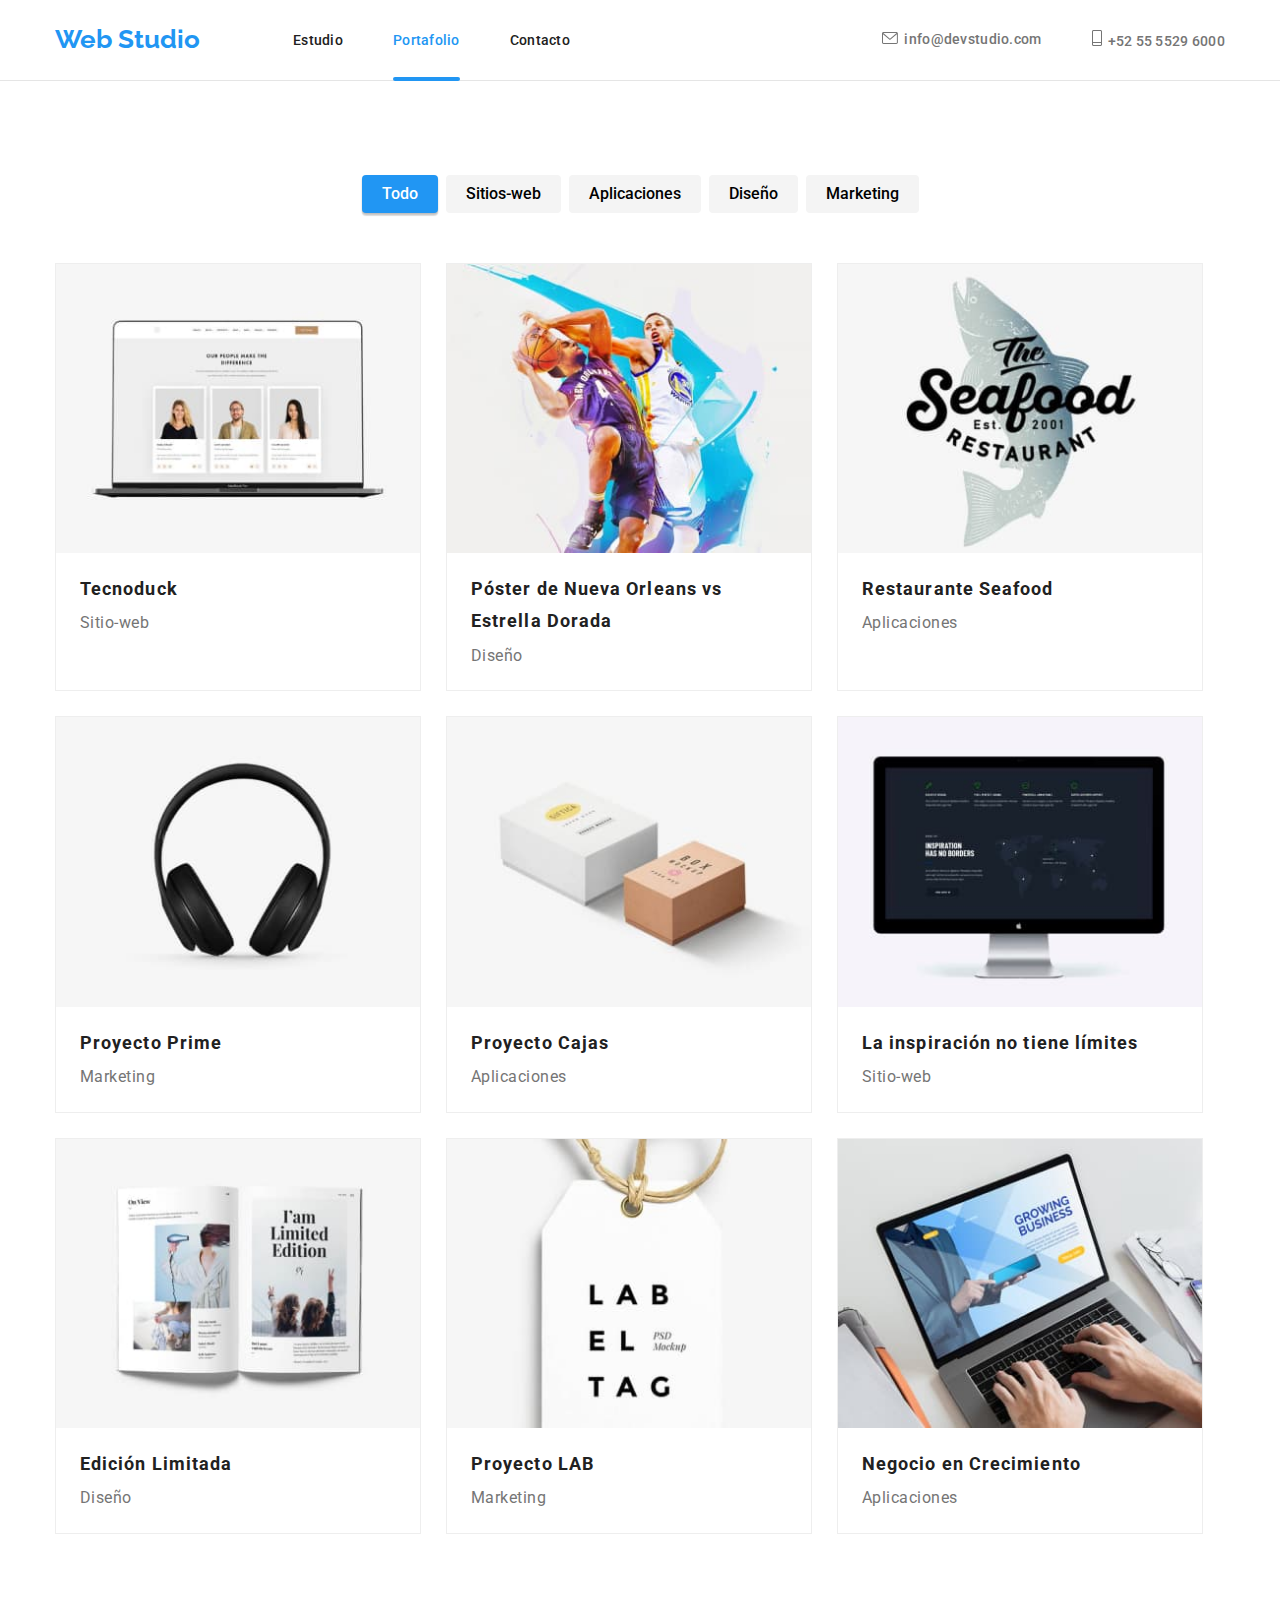
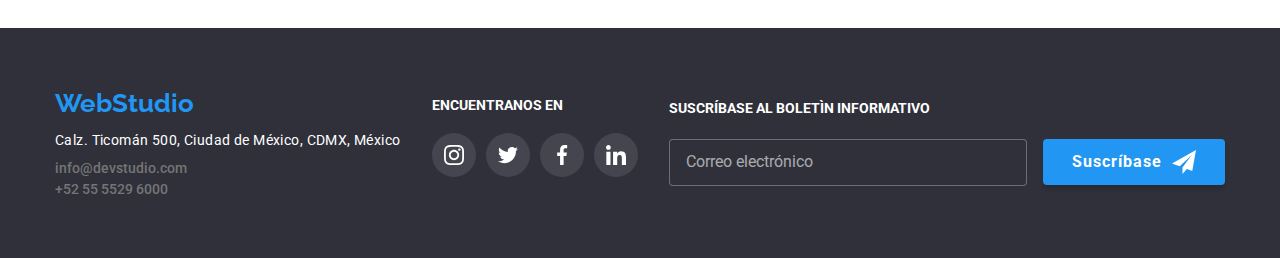
==== portafolio.html @ d9d2e5aa "Repository Clone" ====
<!DOCTYPE html>
<html lang="en">
    <head>
        <meta charset="UTF-8" >
        <meta http-equiv="X-UA-Compatible" content="IE=edge" >
        <meta name="viewport" content="width=device-width, initial-scale=1.0" >
        <title>Web Studio</title>
        <link rel="stylesheet" href="https://cdnjs.cloudflare.com/ajax/libs/modern-normalize/1.0.0/modern-normalize.min.css"/>
        <link rel="stylesheet" href="css/main.min.css">
        <link rel="preconnect" href="https://fonts.googleapis.com">
        <link rel="preconnect" href="https://fonts.gstatic.com" crossorigin>
        <link href="https://fonts.googleapis.com/css2?family=Raleway:wght@700&family=Roboto:wght@400;500;700;900&display=swap" rel="stylesheet">
    </head>

    <body>
        <header class="header">
            <div class="container header-container">
                <nav class="menu-nav">
                    <a class="logo logo-header-position" href="#">Web Studio</a>
                    <ul class="menu-list list">
                        <li class="menu-list-item"><a class="menu-list-link" href="./index.html">Estudio</span></a></li>
                        <li class="menu-list-item"><a class="menu-list-portafolio active" href="./portafolio.html"><span class="span-header">Portafolio</span></a></li>
                        <li class="menu-list-item"><a class="menu-list-link" href="#">Contacto</a></li>
                    </ul>
                </nav>
                <ul class="contact-list list">
                    <li class="contact-list-item"><a class="contact-list-link" href="#">
                        <svg class="icon-envelope" width="16" height="12">
                            <use href="./images/symbol-defs.svg#icon-email"></use>
                        </svg>info@devstudio.com</a></li>
                    <li class="contact-list-item"><a class="contact-list-link" href="#">
                        <svg class="icon-envelope" width="10" height="16">
                            <use href="./images/symbol-defs.svg#icon-phone"></use>
                        </svg>+52 55 5529 6000</a>
                    </li>
                </ul>
            </div>              
        </header>
        <main>
            <section class="menu-section section">
                <div class="container menu-container">
                    <h1 hidden class="visually-hidden">Portafolio</h1>
                    <ul class="list-menu-button list">
                        <li class="menu-section-list-item">
                            <button class="menu-section-button-all" type="button">Todo</button>
                        </li>
                        <li class="menu-section-list-item">
                            <button class="menu-section-button" type="button">Sitios-web</button>
                        </li>
                        <li class="menu-section-list-item">
                            <button class="menu-section-button"  type="button">Aplicaciones</button>
                        </li>
                        <li class="menu-section-list-item">
                            <button class="menu-section-button" type="button">Diseño</button>
                        </li>
                        <li class="menu-section-list-item">
                            <button class="menu-section-button"  type="button">Marketing</button>
                        </li>
                    </ul>
                    <ul class="list-projects list">
                        <li class="projects-section-list-item">
                            <a href target="_blank" class="projects-link link link">
                                <div class="projects-thumb">
                                    <img class="projects-section-img" 
                                        src="images/tecnoduck.jpg" 
                                        alt="tecnoduck" 
                                        width="370">
                                    <p class="text-transition">
                                        Tecnoduck es una plataforma de distribución de
                                        coronavirus de última generación. Las compañías
                                        usan esta plataforma para el espionaje digital y
                                        los ataques a los servidores seguros de la competencia.
                                    </p>
                                </div>
                                <div class="projects-section-title-text">
                                    <h2 class="projects-section-list-title">Tecnoduck</h2>
                                    <p class="projects-section-list-text">Sitio-web</p>
                                </div>
                            </a>
                        </li>
                        <li class="projects-section-list-item">
                            <a href target="_blank" class="projects-link link">
                                <div class="projects-thumb">
                                    <img class="projects-section-img"
                                        src="images/posterdedeportes.jpg"
                                        alt="tecnoduck">
                                    <p class="text-transition">
                                        Tecnoduck es una plataforma de distribución de
                                        coronavirus de última generación. Las compañías
                                        usan esta plataforma para el espionaje digital y
                                        los ataques a los servidores seguros de la competencia.
                                    </p>
                                </div>
                                <div class="projects-section-title-text">
                                    <h2 class="projects-section-list-title">Póster de Nueva Orleans vs Estrella Dorada</h2>
                                    <p class="projects-section-list-text">Diseño</p>
                                </div>
                            </a>
                        </li>
                        <li class="projects-section-list-item">
                            <a href target="_blank" class="projects-link link">
                                <div class="projects-thumb">
                                    <img class="projects-section-img" 
                                        src="images/seafood.jpg" 
                                        alt="seafood" >
                                    <p class="text-transition">
                                        Tecnoduck es una plataforma de distribución de
                                        coronavirus de última generación. Las compañías
                                        usan esta plataforma para el espionaje digital y
                                        los ataques a los servidores seguros de la competencia.
                                    </p>
                                </div>
                                <div class="projects-section-title-text">
                                    <h2 class="projects-section-list-title">Restaurante Seafood</h2>
                                    <p class="projects-section-list-text">Aplicaciones</p>
                                </div>
                            </a>
                        </li>
                        <li class="projects-section-list-item">
                            <a href target="_blank" class="projects-link link">
                                <div class="projects-thumb">
                                    <img class="projects-section-img" 
                                        src="images/projectprime.jpg" 
                                        alt="projectprime" >
                                    <p class="text-transition">
                                        Tecnoduck es una plataforma de distribución de
                                        coronavirus de última generación. Las compañías
                                        usan esta plataforma para el espionaje digital y
                                        los ataques a los servidores seguros de la competencia.
                                    </p>
                                </div>
                                <div class="projects-section-title-text">
                                    <h2 class="projects-section-list-title">Proyecto Prime</h2>
                                    <p class="projects-section-list-text">Marketing</p>
                                </div>
                            </a>
                        </li>
                        <li class="projects-section-list-item">
                            <a href target="_blank" class="projects-link link">
                                <div class="projects-thumb">
                                    <img class="projects-section-img" 
                                        src="images/projectcajas.jpg" 
                                        alt="projectcajas" >
                                    <p class="text-transition">
                                        Tecnoduck es una plataforma de distribución de
                                        coronavirus de última generación. Las compañías
                                        usan esta plataforma para el espionaje digital y
                                        los ataques a los servidores seguros de la competencia.
                                    </p>
                                </div>
                                <div class="projects-section-title-text">
                                    <h2 class="projects-section-list-title">Proyecto Cajas</h2>
                                    <p class="projects-section-list-text">Aplicaciones</p>
                                </div>
                            </a>
                        </li>
                        <li class="projects-section-list-item">
                            <a href target="_blank" class="projects-link link">
                                <div class="projects-thumb">
                                    <img class="projects-section-img" 
                                        src="images/inspiracion.jpg" 
                                        alt="inspiracion" >
                                    <p class="text-transition">
                                        Tecnoduck es una plataforma de distribución de
                                        coronavirus de última generación. Las compañías
                                        usan esta plataforma para el espionaje digital y
                                        los ataques a los servidores seguros de la competencia.
                                    </p>
                                </div>
                                <div class="projects-section-title-text">
                                    <h2 class="projects-section-list-title">La inspiración no tiene límites</h2>
                                    <p class="projects-section-list-text">Sitio-web</p>
                                </div>
                            </a>
                        </li>
                        <li class="projects-section-list-item">
                            <a href target="_blank" class="projects-link link">
                                <div class="projects-thumb">
                                    <img class="projects-section-img" 
                                        src="images/edicion.jpg" 
                                        alt="edicion" >
                                    <p class="text-transition">
                                        Tecnoduck es una plataforma de distribución de
                                        coronavirus de última generación. Las compañías
                                        usan esta plataforma para el espionaje digital y
                                        los ataques a los servidores seguros de la competencia.
                                    </p>
                                </div>
                                <div class="projects-section-title-text">
                                    <h2 class="projects-section-list-title">Edición Limitada</h2>
                                    <p class="projects-section-list-text">Diseño</p>
                                </div>
                            </a>
                        </li>
                        <li class="projects-section-list-item">
                            <a href target="_blank" class="projects-link link">
                                <div class="projects-thumb">
                                    <img class="projects-section-img" 
                                        src="images/projectlab.jpg" 
                                        alt="projectlab" >
                                    <p class="text-transition">
                                        Tecnoduck es una plataforma de distribución de
                                        coronavirus de última generación. Las compañías
                                        usan esta plataforma para el espionaje digital y
                                        los ataques a los servidores seguros de la competencia.
                                    </p>
                                </div>
                                <div class="projects-section-title-text">
                                    <h2 class="projects-section-list-title">Proyecto LAB</h2>
                                    <p class="projects-section-list-text">Marketing</p>
                                </div>
                            </a>
                        </li>
                        <li class="projects-section-list-item">
                            <a href target="_blank" class="projects-link link">
                                <div class="projects-thumb">
                                    <img class="projects-section-img" 
                                        src="images/negocio.jpg" 
                                        alt="negocio" >
                                    <p class="text-transition">
                                        Tecnoduck es una plataforma de distribución de
                                        coronavirus de última generación. Las compañías
                                        usan esta plataforma para el espionaje digital y
                                        los ataques a los servidores seguros de la competencia.
                                    </p>
                                </div>
                                <div class="projects-section-title-text">
                                    <h2 class="projects-section-list-title">Negocio en Crecimiento</h2>
                                    <p class="projects-section-list-text">Aplicaciones</p>
                                </div>
                            </a>
                        </li>
                    </ul>
                </div>
            </section>
        </main>
        <footer class="footer">
            <div class="container footer-container">
                <div>
                    <a class="logo logo-footer-position" href="WebStudio">WebStudio</a>
                    <address class="">
                        <a class="link contacts site" href="https://goo.gl/maps/ua91CeisvxC2wW5t7">
                            Calz. Ticomán 500, Ciudad de México, CDMX, México
                        </a>
                        <ul class="list list-footer">
                            <li class="footer-item">
                                <a class="link contacts email" href="mailto:info@devstudio.com">
                                    info@devstudio.com
                                </a>
                            </li>
                            <li class="footer-item">
                                <a class="link contacts tel" href="tel:+52 55 5529 6000">
                                    +52 55 5529 6000
                                </a>
                            </li>
                        </ul>
                    </address>
                </div>
                <div class="icon-encuentranos-section">
                    <h3 class="encuentranos">ENCUENTRANOS EN</h3>
                    <ul class="list container-icon-footer">
                        <li class="icon-footer-item">
                            <a class="icon-footer-encuentranos" href="#">
                                <svg class="icon-footer" width="44" height="44">
                                    <use
                                        href="./images/symbol-defs.svg#icon-instagram-1"
                                        width="20"
                                        height="20"
                                        x="12"
                                        y="12">
                                    </use>
                                </svg>
                            </a>
                        </li>
                        <li class="icon-footer-item">
                            <a class="icon-footer-encuentranos" href="#">
                                <svg class="icon-footer" width="44" height="44">
                                    <use
                                        href="./images/symbol-defs.svg#icon-twitter-1"
                                        width="20"
                                        height="20"
                                        x="12"
                                        y="12">
                                    </use>
                                </svg>
                            </a>
                        </li>
                        <li  class="icon-footer-item">
                            <a class="icon-footer-encuentranos" href="#">
                                <svg class="icon-footer" width="44" height="44">
                                    <use
                                        href="./images/symbol-defs.svg#icon-facebook-1"
                                        width="20"
                                        height="20"
                                        x="12"
                                        y="12">
                                    </use>
                                </svg>
                            </a>
                        </li>
                        <li  class="icon-footer-item">
                            <a class="icon-footer-encuentranos" href="#">
                                <svg class="icon-footer" width="44" height="44">
                                    <use
                                        href="./images/symbol-defs.svg#icon-linkedin-1"
                                        width="20"
                                        height="20"
                                        x="12"
                                        y="12">
                                    </use>
                                </svg>
                            </a>
                        </li>
                    </ul>
                </div>
                <div class="footer-submit">
                    <p class="footer-submit-text">SUSCRÍBASE AL BOLETÌN INFORMATIVO</p>
                <div class="footer-submit-form">
                    <label class="footer-submit-label" for="submit-mail"></label>
                    <input class="footer-submit-input" type="email" name="submit-mail" id="submit-mail" placeholder="Correo electrónico">
                    <button class="footer-submit-btn" type="submit">Suscríbase</button>
                </div>
            </div>        
        </footer>
    </body>
</html>
---- css/main.min.css ----
:root{--brand-color:#2196F3;--main-color-dark:#212121;--main-color-light:#FFF;--main-color-grey:#757575;--main-border-light:#EEE;--main-border-grey:#AFB1B8;--main-border-chill:#f7ebeb;--main-background-chill:#F5F4FA;--main-background-light:#FFF;--main-background-beige:#E5E5E5;--main-background-semi-light:#f4f4f4;--main-background-dark:#2F303A;--cubic:cubic-bezier(0.4,0,0.2,1)}body{font-family:'Roboto',sans-serif;color:var(--main-color-dark)}h1,h2,h3,h4,h5,h6,p{margin:0}img{display:flex;max-width:100%}*,::before,::after{box-sizing:border-box}.list{list-style:none;padding-left:0;margin:0}.link{text-decoration:none;color:currentColor}.header{border-bottom:1px solid #E5E5E5}.visually-hidden{position:absolute;width:1px;height:1px;margin:-1px;border:0;padding:0;white-space:nowrap;clip-path:inset(100%);clip:rect(0 0 0 0);overflow:hidden}.icon-item{width:264px;height:112px;display:flex;align-items:center;justify-content:center;fill:var(--brand-color)}.header-container{display:flex;align-items:center}.container{width:1200px;padding-left:15px;padding-right:15px;margin-left:auto;margin-right:auto}.section{padding-top:94px;padding-bottom:94px}.menu-nav{display:flex;align-items:center}.logo{font-size:26px;font-weight:700;line-height:1.19;color:var(--brand-color);margin-right:93px;font-family:'Raleway',sans-serif;text-decoration:none;display:block}.logo-header-position{padding:24px 0 25px}.menu-list{display:flex}.menu-list-link{font-size:14px;font-weight:500;line-height:.8;letter-spacing:.02em;text-align:left;color:var(--main-color-dark);text-decoration:none;padding-top:32px;padding-bottom:32px;transition-property:color,transform;transition-duration:250ms;transition-timing-function:var(--cubic);transition-delay:0}.menu-list-item:not(:last-child){margin-right:50px}.menu-list-studio{font-size:14px;font-weight:500;line-height:.8;letter-spacing:.02em;text-align:left;text-decoration:none;color:var(--brand-color);padding-top:32px;padding-bottom:32px;transition:color 250ms var(--cubic)}.menu-list-studio.active{color:var(--brand-color);position:relative}.active::after{position:absolute;bottom:-1px;left:0;content:"";width:100%;height:4px;background:var(--brand-color);border-radius:2px}.menu-list-portafolio{font-size:14px;font-weight:500;line-height:.8;letter-spacing:.02em;text-align:left;text-decoration:none;color:var(--brand-color);padding-top:32px;padding-bottom:32px}.menu-list-portafolio.active{color:var(--brand-color);position:relative}.menu-list-link:hover,.menu-list-link:focus,.menu-list-link:active{color:var(--brand-color)}.icon-envelope{margin-right:6px;fill:var(--main-color-grey);transition-property:fill,transform;transition-duration:250ms;transition-timing-function:var(--cubic);transition-delay:0}.contact-list{display:flex;margin-left:auto}.contact-list-link{padding-top:32px;padding-bottom:32px;font-family:'Roboto',sans-serif;font-size:14px;font-weight:500;line-height:.8;letter-spacing:.02em;color:var(--main-color-grey);text-decoration:none;transition-property:color,transform;transition-duration:250ms;transition-timing-function:var(--cubic);transition-delay:0}.contact-list-item:not(:last-child){margin-right:50px}.contact-list-item:hover .contact-list-link{color:var(--brand-color)}.contact-list-item:hover .icon-envelope{fill:var(--brand-color)}.contact-list-link:focus{color:var(--brand-color)}.contact-list-link:focus .icon-envelope{fill:var(--brand-color)}.contact-list-item:not(:last-child){margin-right:50px}.hero-section{text-align:center;padding:200px 0;margin:auto;background:rgba(47,48,58,0.4) url(https://cdn.discordapp.com/attachments/845486960742105089/1064712815560114276/img-hero.jpg) no-repeat center;background-size:cover;box-shadow:none}.hero-title{font-size:44px;font-weight:900;line-height:1.3;letter-spacing:.06em;margin-right:auto;margin-left:auto;color:var(--main-color-light);text-transform:uppercase;width:696px;margin-bottom:30px}.hero-section-button{font-weight:700;font-size:16px;line-height:1.8;border-radius:4px;padding:10px 32px;background-color:var(--brand-color);color:var(--main-color-light);box-shadow:0 4px 4px rgba(0,0,0,0.15);border:0;cursor:pointer;width:261px}.backdrop.is-hidden{visibility:hidden;opacity:0;pointer-events:none}.backdrop{position:fixed;width:100%;height:100%;top:0;left:0;background:rgba(0,0,0,0.2);opacity:1;visibility:visible;transition:opacity 250ms var(--cubic),visibility 250ms var(--cubic);border-radius:4px}.modal{position:absolute;top:50%;left:50%;transform:translate(-50%,-50%) scale(1);transition:opacity 250ms var(--cubic),visibility 250ms var(--cubic);width:528px;height:581px;background:#FFF}.close-button{position:absolute;top:6.5px;right:8px;border-radius:50%;width:30px;height:30px;background:#FFF;border:1px solid rgba(0,0,0,0.1);transition-property:background-color ,transform;transition-duration:250ms;transition-timing-function:var(--cubic);transition-delay:0}.close-button-icon{width:11px;height:11px}.close-button:hover{cursor:pointer;fill:var(--brand-color)}.close-button:focus{fill:var(--brand-color)}.form{width:528px;margin-left:auto;margin-right:auto;padding:40px}.form-title{font-weight:700;font-size:20px;line-height:1.15;text-align:center}.top-title{margin-top:12px}.form-field{position:relative;display:flex;flex-direction:column;margin-bottom:10px}.form-field-comment{margin-bottom:35px}.form-label,.comment-label{display:flex;justify-content:flex-start;font-size:12px;line-height:1.17;letter-spacing:.01em;color:var(--main-color-grey);margin-bottom:4px}.form-input{width:100%;margin:0;padding:11px 42px;border:1px solid rgba(33,33,33,0.2);border-radius:4px;transition:border-color 250ms var(--cubic);cursor:pointer}.form-input:hover,.form-input:focus{outline:none;border-color:var(--brand-color)}.input-icon{position:absolute;top:42%;left:15px;transform:translateY(25%);display:inline-block;transition:fill 250ms var(--cubic)}.form-field:hover .input-icon{fill:var(--brand-color)}.form-field:focus .input-icon{fill:var(--brand-color)}.form-field:active .input-icon{fill:var(--brand-color)}textarea{resize:none;border:1px solid rgba(33,33,33,0.2);border-radius:4px;padding:12px 16px;font-size:12px;line-height:1.17;letter-spacing:.01em;height:120px;transition:border-color 250ms var(--cubic);cursor:pointer}textarea:hover,textarea:focus{outline:none;border-color:var(--brand-color)}.comment::placeholder{font-size:12px;line-height:1.17;letter-spacing:.01em;color:rgba(117,117,117,0.5)}.form-field-chek{position:relative;padding-left:12px;margin-bottom:10px}.check-icon{position:absolute;fill:var(--main-color-light);top:5px;left:14px}.icon-chek{display:inline-block;width:16px;height:15px;border:2px solid var(--main-color-dark);border-radius:2px;margin-right:8.38px;cursor:pointer}.form-checkbox{position:absolute;top:3px;width:16px;height:15px;margin:-1px;padding:0;border:0;opacity:0;cursor:pointer}.form-checkbox:checked + .icon-chek{background-image:url(../images/Chulito.svg);background-position:center;background-repeat:no-repeat;background-color:var(--brand-color);background-origin:border-box;border-color:var(--brand-color);overflow:visible}.policy-label{align-items:center;font-size:14px;line-height:1.71;color:var(--main-color-grey)}.form-button{display:flex;align-items:center;justify-content:center;margin:0 auto;padding:10px 56px;border:none;border-radius:4px;text-align:center;font-style:normal;text-decoration:none;font-weight:700;font-size:16px;line-height:1.8;letter-spacing:.06em;cursor:pointer;background-color:var(--brand-color);box-shadow:0 4px 4px rgba(0,0,0,0.15);color:var(--main-color-light);transition:background-color 250ms var(--cubic)}.form-button:hover,.form-button:focus{background-color:#188CE8}.list-feature{display:flex;flex-wrap:wrap;gap:30px;padding:0}.icon-item{display:flex;justify-content:center;margin-bottom:20px;background-color:var(--main-background-chill);fill:var(--main-background-light);padding:25px 102px;border-radius:4px}.feature-icon{width:66px;height:70px}.feature-section-item{width:270px;margin-left:auto;margin-right:auto;display:flex;flex-direction:column}.feature-section-item h2{margin-top:0;font-size:20px}.feature-section-item p{margin:0}.feature-section-item{flex-basis:calc((100% - 90px) / 4)}.feature-section-list-title{font-style:normal;font-weight:700;font-size:14px;line-height:1.6;letter-spacing:.03em;text-transform:uppercase;margin-bottom:10px}.feature-section-list-text{font-style:normal;font-weight:400;font-size:14px;line-height:1.6;letter-spacing:.03em;color:var(--main-color-grey)}.dedication-section-title{display:block;font-weight:700;font-size:36px;line-height:1.1;text-align:center;letter-spacing:.03em;margin-bottom:55px}.list-dedication{display:flex;flex-wrap:wrap;gap:23px;padding:0}.dedication-section-item{flex-basis:calc((100% - 50px) / 3)}.dedication-box{position:relative}.box-dedication-button{position:absolute;left:0;bottom:0;width:369px;height:70px;background:rgba(47,48,58,0.8)}.text-dedication{display:flex;justify-content:center;align-items:center;font-weight:700;font-size:14px;line-height:1.5;text-align:center;letter-spacing:.03em;text-transform:uppercase;color:var(--main-background-light);padding:27px}.team-section{background-color:var(--main-background-chill);padding-bottom:0}.team-container{padding-bottom:94px}.team-section-title{display:block;text-align:center;margin-bottom:50px;font-weight:700;font-size:36px;line-height:1,1}.team-soc-list{display:flex;justify-content:center;align-items:center;gap:17px}.team-soc-link{background-color:var(--main-background-light);border-radius:50%;display:flex;width:40px;height:40px;align-items:center;justify-content:center;transition-property:fill,transform;transition-property:background-color,transform;transition-duration:250ms;transition-timing-function:var(--cubic);transition-delay:0}.team-soc-item:hover .team-soc-link{background-color:var(--brand-color)}.team-soc-item:hover .team-soc-icon{fill:var(--main-color-light)}.team-soc-link:focus{background-color:var(--brand-color)}.team-soc-link:focus .team-soc-icon{fill:var(--main-color-light)}.team-soc-icon{height:20px;width:20px;fill:#AFB1B8;transition-property:fill,transform;transition-duration:250ms;transition-timing-function:var(--cubic);transition-delay:0}.team-dedication{flex-wrap:wrap;gap:37px;padding:0}.team-section-item{flex-basis:calc((100% - 111px) / 4)}.team-section-item{text-align:center;background-color:var(--main-background-light);border:1px solid var(--main-border-chill);box-shadow:0 1px 3px rgba(0,0,0,0.12),0 1px 1px rgba(0,0,0,0.14),0 2px 1px rgba(0,0,0,0.2);border-radius:0 0 4px 4px}.team-section-title-text{padding:25px}.team-section-list-title{display:block;margin-bottom:15px;text-align:center;font-weight:500;font-size:16px;line-height:1.1;letter-spacing:.03em}.team-section-list-text{display:block;font-weight:400;margin:0;margin-bottom:28px;font-size:16px;line-height:1.1;letter-spacing:.03em;color:var(--main-color-grey)}.section-clients{background-color:var(--main-background-light)}.clients-title{font-weight:700;font-size:36px;line-height:1.11;letter-spacing:.02em;color:var(--main-color-dark);text-align:center;margin-bottom:50px}.clients-list{display:flex;gap:24px}.site{font-size:14px;font-weight:400;letter-spacing:.03em;text-align:left;line-height:1.8}.clients-list-item{flex-basis:calc((100% - 130px) / 6)}.clients-link{border-radius:4px;width:168px;height:88px;border:1px solid var(--main-border-grey);display:flex;align-items:center;justify-content:center;cursor:pointer;transition-property:fill,transform;transition-duration:250ms;transition-timing-function:var(--cubic);transition-delay:0}.clients-list-item{width:168px;height:88px;transition-property:fill,transform;transition-duration:250ms;transition-timing-function:var(--cubic);transition-delay:0}.clients-list-item:hover .clients-link{color:var(--brand-color);border-color:solid 1px var(--brand-color)}.clients-list-item:hover .clients-icon{fill:var(--brand-color)}.clients-link:focus .clients-icon{background-color:var(--main-background-light);fill:var(--brand-color)}.clients-icon{width:104px;height:56px;fill:currentColor;fill:#AFB1B8;transition-property:fill,transform;transition-duration:250ms;transition-timing-function:var(--cubic);transition-delay:0}.clients-icon:hover{fill:var(--brand-color)}.footer{background:var(--main-background-dark);padding-top:60px;padding-bottom:60px;display:flex}.logo-footer-position{margin-bottom:9px;margin-right:0}.contacts.site{margin-bottom:7px;display:block}.footer-container{display:flex;justify-content:space-between}.container-info{width:200px}.list-footer{margin-top:0;margin-bottom:0;padding-left:0}.contacts{font-style:normal;font-weight:500;font-size:14px;color:var(--main-color-grey);text-decoration:none;list-style:none;transition-property:color,transform;transition-duration:250ms;transition-timing-function:var(--cubic);transition-delay:0}.contacts:hover,.contacts:focus{color:var(--brand-color)}.link.site{font-style:normal;font-weight:400;font-size:14px;color:var(--main-background-light);text-decoration:none}.footer-item{margin-bottom:2px}.footer-item:last-child{margin-bottom:0}.icon-footer{cursor:pointer;border-radius:50%;background-color:rgba(255,255,255,0.1);transition-property:background-color,transform;transition-duration:250ms;transition-timing-function:var(--cubic);transition-delay:0}.icon-footer-encuentranos{fill:var(--main-color-light);transition-property:fill,transform;transition-duration:250ms;transition-timing-function:var(--cubic);transition-delay:0}.icon-footer:hover{background-color:var(--brand-color)}.icon-footer-encuentranos:focus .icon-footer{background-color:var(--brand-color)}.container-icon-footer{display:flex;justify-content:center;align-items:center;cursor:pointer;gap:10px}.link.site{margin-bottom:6px}.encuentranos{padding-top:9px;font-style:normal;font-weight:700;font-size:14px;color:var(--main-color-light);margin-bottom:20px}.footer-submit-text{padding:20px 0 10px;margin-bottom:20px;font-weight:700;font-size:14px;line-height:1.14px;text-transform:uppercase;color:var(--main-color-light)}.footer-submit-input{width:358px;margin:0;padding:13px 16px;border-radius:4px;border:1px solid rgba(255,255,255,0.3);background-color:rgba(47,48,58,1);color:rgba(255,255,255,0.6)}.footer-submit-input::placeholder{font-size:16px;line-height:1.25;color:rgba(255,255,255,0.6)}.footer-submit-btn{display:inline-flex;align-items:center;justify-content:center;border:none;margin:0;padding:8px 29px;border-radius:4px;background-color:var(--brand-color);box-shadow:0 4px 4px rgba(0,0,0,0.15);color:var(--main-color-light);font-style:normal;font-weight:700;font-size:16px;line-height:1.87;letter-spacing:.06em;cursor:pointer;min-height:43px;margin-left:12px}.footer-submit-btn::after{content:'';display:inline-block;background-repeat:no-repeat;width:24px;height:24px;margin-left:10px;background-image:url(../images/send.svg)}.list-menu-button{display:flex;justify-content:center;margin-bottom:50px}.menu-section-button{display:flex;font-size:16px;line-height:1.6;margin-left:8px;font-family:'Roboto',sans-serif;font-weight:500;background:var(--main-background-semi-light);border:0;padding:6px 20px;border-radius:4px;transition-property:background-color,transform;transition-duration:250ms;transition-timing-function:var(--cubic);transition-delay:0}.menu-section-button:hover,.menu-section-button:focus,.menu-section-button:active{background-color:var(--brand-color);box-shadow:0 3px 1px rgba(0,0,0,0.1),0 1px 2px rgba(0,0,0,0.08),0 2px 2px rgba(0,0,0,0.12);border-radius:4px;color:var(--main-color-light);cursor:pointer}.menu-section-button-all{display:flex;font-size:16px;line-height:1.6;font-family:'Roboto',sans-serif;font-weight:500;background:var(--main-background-semi-light);border:0;padding:6px 20px;border-radius:4px;background-color:var(--brand-color);box-shadow:0 3px 1px rgba(0,0,0,0.1),0 1px 2px rgba(0,0,0,0.08),0 2px 2px rgba(0,0,0,0.12);border-radius:4px;color:var(--main-color-light);cursor:pointer}.list-projects{display:flex;flex-wrap:wrap;gap:25px;padding:0}.projects-section-list-item{flex-basis:calc((100% - 75px) / 3);background:var(--main-background-light);border:1px solid var(--main-border-light);transition:border 250ms var(--cubic)}.projects-section-list-item:hover{border:1px solid var(--main-border-light);box-shadow:0 1px 1px rgba(0,0,0,0.12),0 4px 4px rgba(0,0,0,0.06),1px 4px 6px rgba(0,0,0,0.16)}.projects-section-title-text{padding:20px 24px;margin-bottom:0}.projects-section-list-title{line-height:1.8;font-weight:700;font-size:18px;margin-bottom:4px;letter-spacing:.06em;color:var(--main-color-dark)}.projects-section-list-text{font-weight:400;font-size:16px;margin-bottom:0;padding-bottom:0;letter-spacing:.03em;line-height:1.8;color:var(--main-color-grey)}.projects-thumb{overflow:hidden;position:relative;width:364px;height:auto}.text-transition{overflow:hidden;background:rgba(33,150,243,0.9);position:absolute;width:100%;height:100%;transform:translateY(100%);transition:transform 250ms var(--cubic);font-size:16px;line-height:1.5;color:var(--main-background-semi-light);padding:63px 24px;bottom:-1px;overflow:visible}.projects-link:hover .text-transition{transform:translateY(0)}.projects-link:focus .text-transition{transform:translateY(0)}
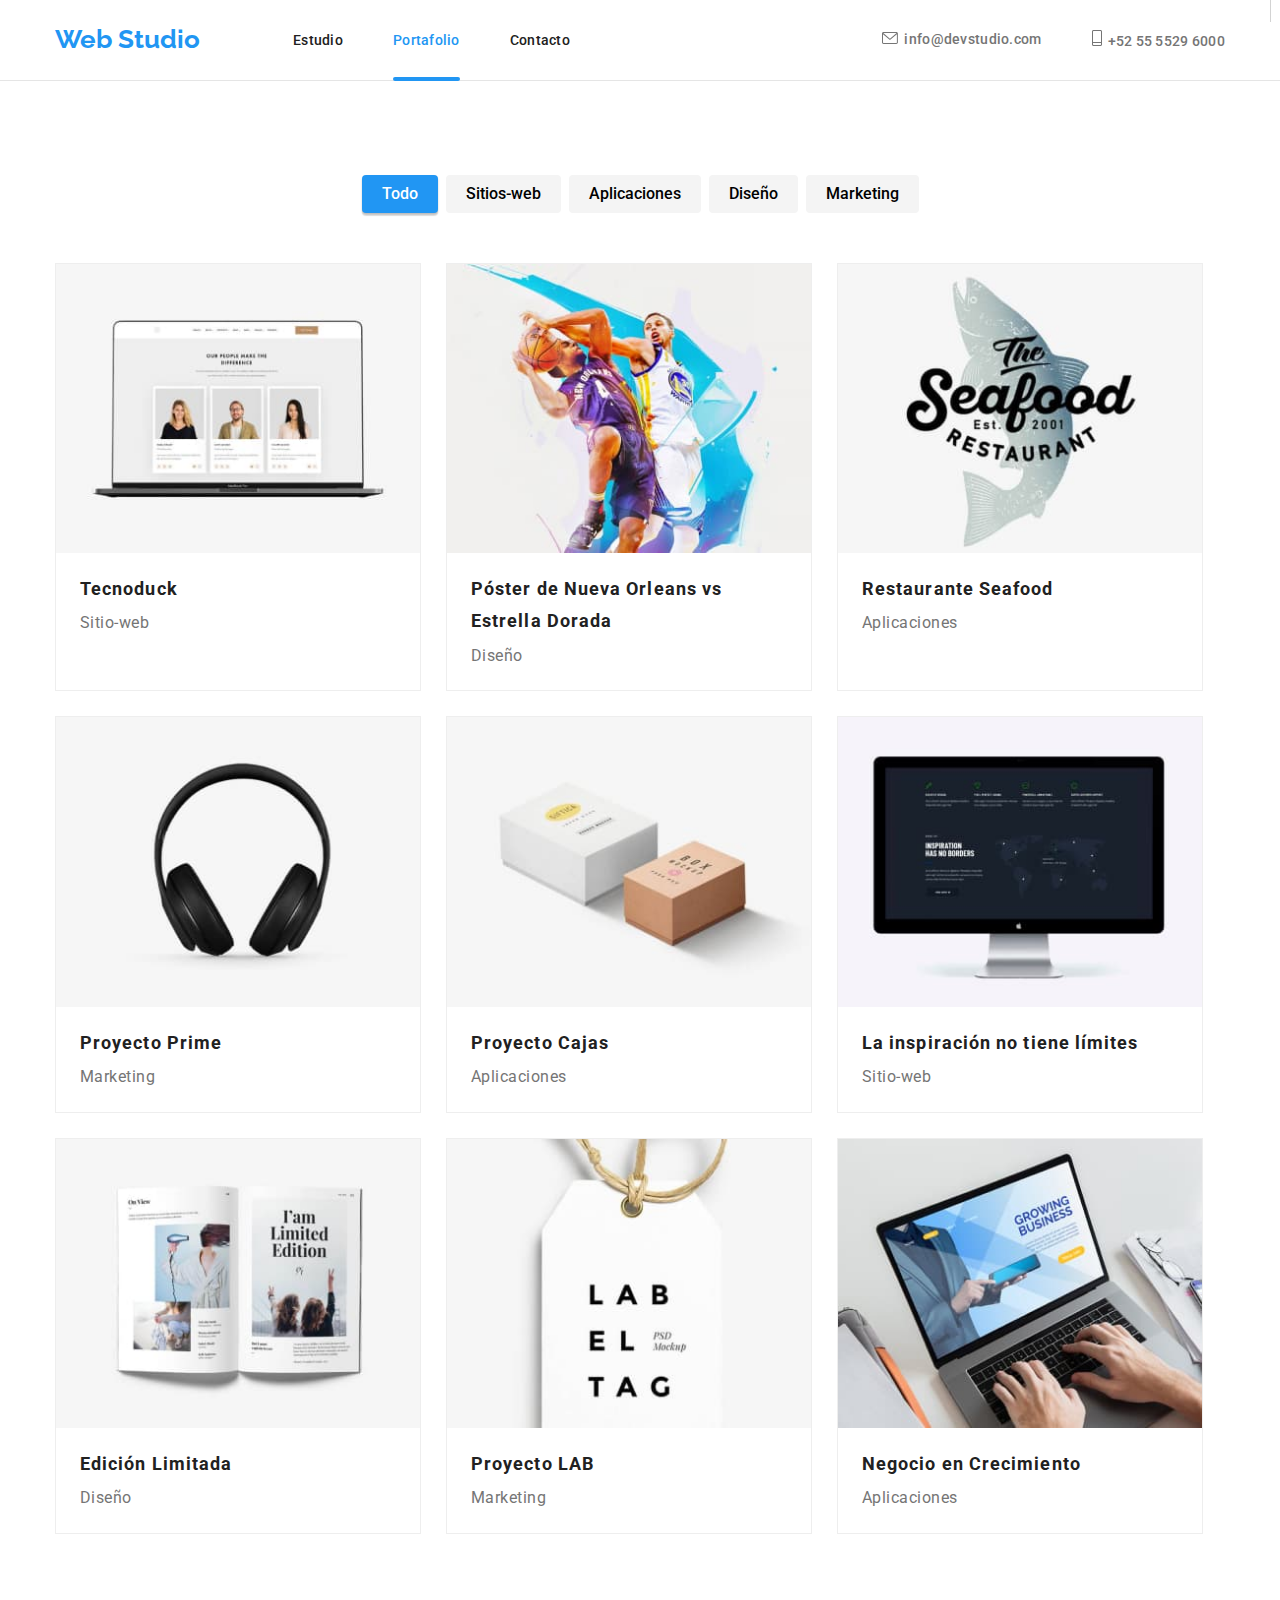
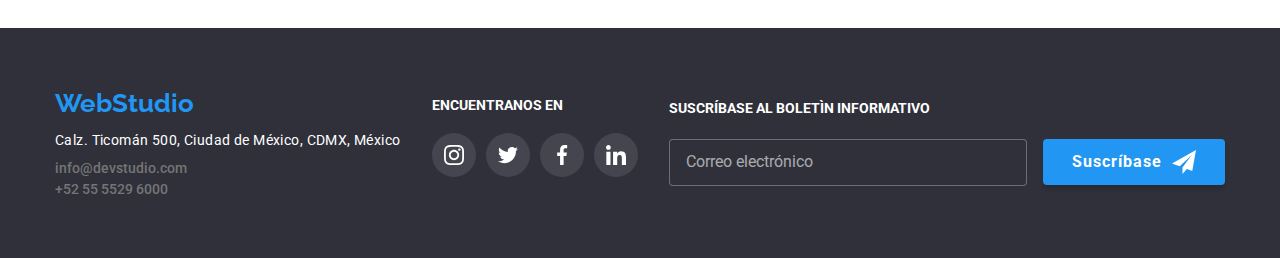
==== commit 9b22d283: "A mimir" ====
--- a/portafolio.html
+++ b/portafolio.html
@@ -13,6 +13,29 @@
     </head>
 
     <body>
+        <div class="menu-container js-menu-container" id="mobile-menu">
+            <button class="menu-toggle js-close-menu">
+                <svg class="menu-close-button-icon">
+                    <use href="./images/symbol-defs.svg#icon-X" ></use>
+                </svg>
+            </button>
+            <ul class="mobile-menu">
+                <li><a href="" class="menu-link">Estudio</a></li>
+                <li><a href="" class="menu-link">Portafolio</a></li>
+                <li><a href="" class="menu-link">Contactos</a></li>
+            </ul>
+            <div class="mob-menu-list-down">
+                <a class="mob-menu-list-tell link" href="tel:+380961111111">
+                +38 096 111 11 11</a>
+                <a class="mob-menu-list-mail link" href="mailto:info@devstudio.com">info@devstudio.com</a>
+                <ul class="mob-menu-list-social list">
+                    <li class="mob-menu-list-social-item">Instagram</li>
+                    <li class="mob-menu-list-social-item">Twitter</li>
+                    <li class="mob-menu-list-social-item">Facebook</li>
+                    <li class="mob-menu-list-social-item">LinkedIn</li>
+                </ul>
+            </div>
+        </div>
         <header class="header">
             <div class="container header-container">
                 <nav class="menu-nav">
@@ -34,27 +57,46 @@
                         </svg>+52 55 5529 6000</a>
                     </li>
                 </ul>
+                <button
+                class="menu-toggle js-open-menu"
+                aria-expanded="false"
+                aria-controls="mobile-menu"
+                >
+                <svg
+                    width="24"
+                    height="24"
+                    fill="currentColor"
+                    viewBox="0 0 20 20"
+                    xmlns="http://www.w3.org/2000/svg"
+                >
+                    <path
+                    fill-rule="evenodd"
+                    d="M3 5a1 1 0 011-1h12a1 1 0 110 2H4a1 1 0 01-1-1zM3 10a1 1 0 011-1h12a1 1 0 110 2H4a1 1 0 01-1-1zM3 15a1 1 0 011-1h12a1 1 0 110 2H4a1 1 0 01-1-1z"
+                    clip-rule="evenodd"
+                    ></path>
+                </svg>
+                </button>
             </div>              
         </header>
         <main>
-            <section class="menu-section section">
-                <div class="container menu-container">
+            <section class="menu-projects-section section">
+                <div class="container menu-projects-container">
                     <h1 hidden class="visually-hidden">Portafolio</h1>
-                    <ul class="list-menu-button list">
-                        <li class="menu-section-list-item">
-                            <button class="menu-section-button-all" type="button">Todo</button>
-                        </li>
-                        <li class="menu-section-list-item">
-                            <button class="menu-section-button" type="button">Sitios-web</button>
-                        </li>
-                        <li class="menu-section-list-item">
-                            <button class="menu-section-button"  type="button">Aplicaciones</button>
-                        </li>
-                        <li class="menu-section-list-item">
-                            <button class="menu-section-button" type="button">Diseño</button>
-                        </li>
-                        <li class="menu-section-list-item">
-                            <button class="menu-section-button"  type="button">Marketing</button>
+                    <ul class="list-menu-projects-button list">
+                        <li class="menu-projects-section-list-item">
+                            <button class="menu-projects-section-button-all" type="button">Todo</button>
+                        </li>
+                        <li class="menu-projects-section-list-item">
+                            <button class="menu-projects-section-button" type="button">Sitios-web</button>
+                        </li>
+                        <li class="menu-projects-section-list-item">
+                            <button class="menu-projects-section-button"  type="button">Aplicaciones</button>
+                        </li>
+                        <li class="menu-projects-section-list-item">
+                            <button class="menu-projects-section-button" type="button">Diseño</button>
+                        </li>
+                        <li class="menu-projects-section-list-item">
+                            <button class="menu-projects-section-button"  type="button">Marketing</button>
                         </li>
                     </ul>
                     <ul class="list-projects list">
@@ -322,5 +364,6 @@
                 </div>
             </div>        
         </footer>
+        <script src="./js/mobile-menu.js"></script>
     </body>
 </html>--- a/css/main.min.css
+++ b/css/main.min.css
@@ -1 +1,1388 @@
-:root{--brand-color:#2196F3;--main-color-dark:#212121;--main-color-light:#FFF;--main-color-grey:#757575;--main-border-light:#EEE;--main-border-grey:#AFB1B8;--main-border-chill:#f7ebeb;--main-background-chill:#F5F4FA;--main-background-light:#FFF;--main-background-beige:#E5E5E5;--main-background-semi-light:#f4f4f4;--main-background-dark:#2F303A;--cubic:cubic-bezier(0.4,0,0.2,1)}body{font-family:'Roboto',sans-serif;color:var(--main-color-dark)}h1,h2,h3,h4,h5,h6,p{margin:0}img{display:flex;max-width:100%}*,::before,::after{box-sizing:border-box}.list{list-style:none;padding-left:0;margin:0}.link{text-decoration:none;color:currentColor}.header{border-bottom:1px solid #E5E5E5}.visually-hidden{position:absolute;width:1px;height:1px;margin:-1px;border:0;padding:0;white-space:nowrap;clip-path:inset(100%);clip:rect(0 0 0 0);overflow:hidden}.icon-item{width:264px;height:112px;display:flex;align-items:center;justify-content:center;fill:var(--brand-color)}.header-container{display:flex;align-items:center}.container{width:1200px;padding-left:15px;padding-right:15px;margin-left:auto;margin-right:auto}.section{padding-top:94px;padding-bottom:94px}.menu-nav{display:flex;align-items:center}.logo{font-size:26px;font-weight:700;line-height:1.19;color:var(--brand-color);margin-right:93px;font-family:'Raleway',sans-serif;text-decoration:none;display:block}.logo-header-position{padding:24px 0 25px}.menu-list{display:flex}.menu-list-link{font-size:14px;font-weight:500;line-height:.8;letter-spacing:.02em;text-align:left;color:var(--main-color-dark);text-decoration:none;padding-top:32px;padding-bottom:32px;transition-property:color,transform;transition-duration:250ms;transition-timing-function:var(--cubic);transition-delay:0}.menu-list-item:not(:last-child){margin-right:50px}.menu-list-studio{font-size:14px;font-weight:500;line-height:.8;letter-spacing:.02em;text-align:left;text-decoration:none;color:var(--brand-color);padding-top:32px;padding-bottom:32px;transition:color 250ms var(--cubic)}.menu-list-studio.active{color:var(--brand-color);position:relative}.active::after{position:absolute;bottom:-1px;left:0;content:"";width:100%;height:4px;background:var(--brand-color);border-radius:2px}.menu-list-portafolio{font-size:14px;font-weight:500;line-height:.8;letter-spacing:.02em;text-align:left;text-decoration:none;color:var(--brand-color);padding-top:32px;padding-bottom:32px}.menu-list-portafolio.active{color:var(--brand-color);position:relative}.menu-list-link:hover,.menu-list-link:focus,.menu-list-link:active{color:var(--brand-color)}.icon-envelope{margin-right:6px;fill:var(--main-color-grey);transition-property:fill,transform;transition-duration:250ms;transition-timing-function:var(--cubic);transition-delay:0}.contact-list{display:flex;margin-left:auto}.contact-list-link{padding-top:32px;padding-bottom:32px;font-family:'Roboto',sans-serif;font-size:14px;font-weight:500;line-height:.8;letter-spacing:.02em;color:var(--main-color-grey);text-decoration:none;transition-property:color,transform;transition-duration:250ms;transition-timing-function:var(--cubic);transition-delay:0}.contact-list-item:not(:last-child){margin-right:50px}.contact-list-item:hover .contact-list-link{color:var(--brand-color)}.contact-list-item:hover .icon-envelope{fill:var(--brand-color)}.contact-list-link:focus{color:var(--brand-color)}.contact-list-link:focus .icon-envelope{fill:var(--brand-color)}.contact-list-item:not(:last-child){margin-right:50px}.hero-section{text-align:center;padding:200px 0;margin:auto;background:rgba(47,48,58,0.4) url(https://cdn.discordapp.com/attachments/845486960742105089/1064712815560114276/img-hero.jpg) no-repeat center;background-size:cover;box-shadow:none}.hero-title{font-size:44px;font-weight:900;line-height:1.3;letter-spacing:.06em;margin-right:auto;margin-left:auto;color:var(--main-color-light);text-transform:uppercase;width:696px;margin-bottom:30px}.hero-section-button{font-weight:700;font-size:16px;line-height:1.8;border-radius:4px;padding:10px 32px;background-color:var(--brand-color);color:var(--main-color-light);box-shadow:0 4px 4px rgba(0,0,0,0.15);border:0;cursor:pointer;width:261px}.backdrop.is-hidden{visibility:hidden;opacity:0;pointer-events:none}.backdrop{position:fixed;width:100%;height:100%;top:0;left:0;background:rgba(0,0,0,0.2);opacity:1;visibility:visible;transition:opacity 250ms var(--cubic),visibility 250ms var(--cubic);border-radius:4px}.modal{position:absolute;top:50%;left:50%;transform:translate(-50%,-50%) scale(1);transition:opacity 250ms var(--cubic),visibility 250ms var(--cubic);width:528px;height:581px;background:#FFF}.close-button{position:absolute;top:6.5px;right:8px;border-radius:50%;width:30px;height:30px;background:#FFF;border:1px solid rgba(0,0,0,0.1);transition-property:background-color ,transform;transition-duration:250ms;transition-timing-function:var(--cubic);transition-delay:0}.close-button-icon{width:11px;height:11px}.close-button:hover{cursor:pointer;fill:var(--brand-color)}.close-button:focus{fill:var(--brand-color)}.form{width:528px;margin-left:auto;margin-right:auto;padding:40px}.form-title{font-weight:700;font-size:20px;line-height:1.15;text-align:center}.top-title{margin-top:12px}.form-field{position:relative;display:flex;flex-direction:column;margin-bottom:10px}.form-field-comment{margin-bottom:35px}.form-label,.comment-label{display:flex;justify-content:flex-start;font-size:12px;line-height:1.17;letter-spacing:.01em;color:var(--main-color-grey);margin-bottom:4px}.form-input{width:100%;margin:0;padding:11px 42px;border:1px solid rgba(33,33,33,0.2);border-radius:4px;transition:border-color 250ms var(--cubic);cursor:pointer}.form-input:hover,.form-input:focus{outline:none;border-color:var(--brand-color)}.input-icon{position:absolute;top:42%;left:15px;transform:translateY(25%);display:inline-block;transition:fill 250ms var(--cubic)}.form-field:hover .input-icon{fill:var(--brand-color)}.form-field:focus .input-icon{fill:var(--brand-color)}.form-field:active .input-icon{fill:var(--brand-color)}textarea{resize:none;border:1px solid rgba(33,33,33,0.2);border-radius:4px;padding:12px 16px;font-size:12px;line-height:1.17;letter-spacing:.01em;height:120px;transition:border-color 250ms var(--cubic);cursor:pointer}textarea:hover,textarea:focus{outline:none;border-color:var(--brand-color)}.comment::placeholder{font-size:12px;line-height:1.17;letter-spacing:.01em;color:rgba(117,117,117,0.5)}.form-field-chek{position:relative;padding-left:12px;margin-bottom:10px}.check-icon{position:absolute;fill:var(--main-color-light);top:5px;left:14px}.icon-chek{display:inline-block;width:16px;height:15px;border:2px solid var(--main-color-dark);border-radius:2px;margin-right:8.38px;cursor:pointer}.form-checkbox{position:absolute;top:3px;width:16px;height:15px;margin:-1px;padding:0;border:0;opacity:0;cursor:pointer}.form-checkbox:checked + .icon-chek{background-image:url(../images/Chulito.svg);background-position:center;background-repeat:no-repeat;background-color:var(--brand-color);background-origin:border-box;border-color:var(--brand-color);overflow:visible}.policy-label{align-items:center;font-size:14px;line-height:1.71;color:var(--main-color-grey)}.form-button{display:flex;align-items:center;justify-content:center;margin:0 auto;padding:10px 56px;border:none;border-radius:4px;text-align:center;font-style:normal;text-decoration:none;font-weight:700;font-size:16px;line-height:1.8;letter-spacing:.06em;cursor:pointer;background-color:var(--brand-color);box-shadow:0 4px 4px rgba(0,0,0,0.15);color:var(--main-color-light);transition:background-color 250ms var(--cubic)}.form-button:hover,.form-button:focus{background-color:#188CE8}.list-feature{display:flex;flex-wrap:wrap;gap:30px;padding:0}.icon-item{display:flex;justify-content:center;margin-bottom:20px;background-color:var(--main-background-chill);fill:var(--main-background-light);padding:25px 102px;border-radius:4px}.feature-icon{width:66px;height:70px}.feature-section-item{width:270px;margin-left:auto;margin-right:auto;display:flex;flex-direction:column}.feature-section-item h2{margin-top:0;font-size:20px}.feature-section-item p{margin:0}.feature-section-item{flex-basis:calc((100% - 90px) / 4)}.feature-section-list-title{font-style:normal;font-weight:700;font-size:14px;line-height:1.6;letter-spacing:.03em;text-transform:uppercase;margin-bottom:10px}.feature-section-list-text{font-style:normal;font-weight:400;font-size:14px;line-height:1.6;letter-spacing:.03em;color:var(--main-color-grey)}.dedication-section-title{display:block;font-weight:700;font-size:36px;line-height:1.1;text-align:center;letter-spacing:.03em;margin-bottom:55px}.list-dedication{display:flex;flex-wrap:wrap;gap:23px;padding:0}.dedication-section-item{flex-basis:calc((100% - 50px) / 3)}.dedication-box{position:relative}.box-dedication-button{position:absolute;left:0;bottom:0;width:369px;height:70px;background:rgba(47,48,58,0.8)}.text-dedication{display:flex;justify-content:center;align-items:center;font-weight:700;font-size:14px;line-height:1.5;text-align:center;letter-spacing:.03em;text-transform:uppercase;color:var(--main-background-light);padding:27px}.team-section{background-color:var(--main-background-chill);padding-bottom:0}.team-container{padding-bottom:94px}.team-section-title{display:block;text-align:center;margin-bottom:50px;font-weight:700;font-size:36px;line-height:1,1}.team-soc-list{display:flex;justify-content:center;align-items:center;gap:17px}.team-soc-link{background-color:var(--main-background-light);border-radius:50%;display:flex;width:40px;height:40px;align-items:center;justify-content:center;transition-property:fill,transform;transition-property:background-color,transform;transition-duration:250ms;transition-timing-function:var(--cubic);transition-delay:0}.team-soc-item:hover .team-soc-link{background-color:var(--brand-color)}.team-soc-item:hover .team-soc-icon{fill:var(--main-color-light)}.team-soc-link:focus{background-color:var(--brand-color)}.team-soc-link:focus .team-soc-icon{fill:var(--main-color-light)}.team-soc-icon{height:20px;width:20px;fill:#AFB1B8;transition-property:fill,transform;transition-duration:250ms;transition-timing-function:var(--cubic);transition-delay:0}.team-dedication{flex-wrap:wrap;gap:37px;padding:0}.team-section-item{flex-basis:calc((100% - 111px) / 4)}.team-section-item{text-align:center;background-color:var(--main-background-light);border:1px solid var(--main-border-chill);box-shadow:0 1px 3px rgba(0,0,0,0.12),0 1px 1px rgba(0,0,0,0.14),0 2px 1px rgba(0,0,0,0.2);border-radius:0 0 4px 4px}.team-section-title-text{padding:25px}.team-section-list-title{display:block;margin-bottom:15px;text-align:center;font-weight:500;font-size:16px;line-height:1.1;letter-spacing:.03em}.team-section-list-text{display:block;font-weight:400;margin:0;margin-bottom:28px;font-size:16px;line-height:1.1;letter-spacing:.03em;color:var(--main-color-grey)}.section-clients{background-color:var(--main-background-light)}.clients-title{font-weight:700;font-size:36px;line-height:1.11;letter-spacing:.02em;color:var(--main-color-dark);text-align:center;margin-bottom:50px}.clients-list{display:flex;gap:24px}.site{font-size:14px;font-weight:400;letter-spacing:.03em;text-align:left;line-height:1.8}.clients-list-item{flex-basis:calc((100% - 130px) / 6)}.clients-link{border-radius:4px;width:168px;height:88px;border:1px solid var(--main-border-grey);display:flex;align-items:center;justify-content:center;cursor:pointer;transition-property:fill,transform;transition-duration:250ms;transition-timing-function:var(--cubic);transition-delay:0}.clients-list-item{width:168px;height:88px;transition-property:fill,transform;transition-duration:250ms;transition-timing-function:var(--cubic);transition-delay:0}.clients-list-item:hover .clients-link{color:var(--brand-color);border-color:solid 1px var(--brand-color)}.clients-list-item:hover .clients-icon{fill:var(--brand-color)}.clients-link:focus .clients-icon{background-color:var(--main-background-light);fill:var(--brand-color)}.clients-icon{width:104px;height:56px;fill:currentColor;fill:#AFB1B8;transition-property:fill,transform;transition-duration:250ms;transition-timing-function:var(--cubic);transition-delay:0}.clients-icon:hover{fill:var(--brand-color)}.footer{background:var(--main-background-dark);padding-top:60px;padding-bottom:60px;display:flex}.logo-footer-position{margin-bottom:9px;margin-right:0}.contacts.site{margin-bottom:7px;display:block}.footer-container{display:flex;justify-content:space-between}.container-info{width:200px}.list-footer{margin-top:0;margin-bottom:0;padding-left:0}.contacts{font-style:normal;font-weight:500;font-size:14px;color:var(--main-color-grey);text-decoration:none;list-style:none;transition-property:color,transform;transition-duration:250ms;transition-timing-function:var(--cubic);transition-delay:0}.contacts:hover,.contacts:focus{color:var(--brand-color)}.link.site{font-style:normal;font-weight:400;font-size:14px;color:var(--main-background-light);text-decoration:none}.footer-item{margin-bottom:2px}.footer-item:last-child{margin-bottom:0}.icon-footer{cursor:pointer;border-radius:50%;background-color:rgba(255,255,255,0.1);transition-property:background-color,transform;transition-duration:250ms;transition-timing-function:var(--cubic);transition-delay:0}.icon-footer-encuentranos{fill:var(--main-color-light);transition-property:fill,transform;transition-duration:250ms;transition-timing-function:var(--cubic);transition-delay:0}.icon-footer:hover{background-color:var(--brand-color)}.icon-footer-encuentranos:focus .icon-footer{background-color:var(--brand-color)}.container-icon-footer{display:flex;justify-content:center;align-items:center;cursor:pointer;gap:10px}.link.site{margin-bottom:6px}.encuentranos{padding-top:9px;font-style:normal;font-weight:700;font-size:14px;color:var(--main-color-light);margin-bottom:20px}.footer-submit-text{padding:20px 0 10px;margin-bottom:20px;font-weight:700;font-size:14px;line-height:1.14px;text-transform:uppercase;color:var(--main-color-light)}.footer-submit-input{width:358px;margin:0;padding:13px 16px;border-radius:4px;border:1px solid rgba(255,255,255,0.3);background-color:rgba(47,48,58,1);color:rgba(255,255,255,0.6)}.footer-submit-input::placeholder{font-size:16px;line-height:1.25;color:rgba(255,255,255,0.6)}.footer-submit-btn{display:inline-flex;align-items:center;justify-content:center;border:none;margin:0;padding:8px 29px;border-radius:4px;background-color:var(--brand-color);box-shadow:0 4px 4px rgba(0,0,0,0.15);color:var(--main-color-light);font-style:normal;font-weight:700;font-size:16px;line-height:1.87;letter-spacing:.06em;cursor:pointer;min-height:43px;margin-left:12px}.footer-submit-btn::after{content:'';display:inline-block;background-repeat:no-repeat;width:24px;height:24px;margin-left:10px;background-image:url(../images/send.svg)}.list-menu-button{display:flex;justify-content:center;margin-bottom:50px}.menu-section-button{display:flex;font-size:16px;line-height:1.6;margin-left:8px;font-family:'Roboto',sans-serif;font-weight:500;background:var(--main-background-semi-light);border:0;padding:6px 20px;border-radius:4px;transition-property:background-color,transform;transition-duration:250ms;transition-timing-function:var(--cubic);transition-delay:0}.menu-section-button:hover,.menu-section-button:focus,.menu-section-button:active{background-color:var(--brand-color);box-shadow:0 3px 1px rgba(0,0,0,0.1),0 1px 2px rgba(0,0,0,0.08),0 2px 2px rgba(0,0,0,0.12);border-radius:4px;color:var(--main-color-light);cursor:pointer}.menu-section-button-all{display:flex;font-size:16px;line-height:1.6;font-family:'Roboto',sans-serif;font-weight:500;background:var(--main-background-semi-light);border:0;padding:6px 20px;border-radius:4px;background-color:var(--brand-color);box-shadow:0 3px 1px rgba(0,0,0,0.1),0 1px 2px rgba(0,0,0,0.08),0 2px 2px rgba(0,0,0,0.12);border-radius:4px;color:var(--main-color-light);cursor:pointer}.list-projects{display:flex;flex-wrap:wrap;gap:25px;padding:0}.projects-section-list-item{flex-basis:calc((100% - 75px) / 3);background:var(--main-background-light);border:1px solid var(--main-border-light);transition:border 250ms var(--cubic)}.projects-section-list-item:hover{border:1px solid var(--main-border-light);box-shadow:0 1px 1px rgba(0,0,0,0.12),0 4px 4px rgba(0,0,0,0.06),1px 4px 6px rgba(0,0,0,0.16)}.projects-section-title-text{padding:20px 24px;margin-bottom:0}.projects-section-list-title{line-height:1.8;font-weight:700;font-size:18px;margin-bottom:4px;letter-spacing:.06em;color:var(--main-color-dark)}.projects-section-list-text{font-weight:400;font-size:16px;margin-bottom:0;padding-bottom:0;letter-spacing:.03em;line-height:1.8;color:var(--main-color-grey)}.projects-thumb{overflow:hidden;position:relative;width:364px;height:auto}.text-transition{overflow:hidden;background:rgba(33,150,243,0.9);position:absolute;width:100%;height:100%;transform:translateY(100%);transition:transform 250ms var(--cubic);font-size:16px;line-height:1.5;color:var(--main-background-semi-light);padding:63px 24px;bottom:-1px;overflow:visible}.projects-link:hover .text-transition{transform:translateY(0)}.projects-link:focus .text-transition{transform:translateY(0)}+
+/* ESTOS SON TODOS LOS COLORES GLOBALES */
+
+:root {
+    --brand-color: #2196F3;
+    --main-color-dark: #212121;
+    --main-color-light: #FFFFFF;
+    --main-color-grey: #757575;
+    --main-border-light:#EEEEEE;
+    --main-border-grey: #AFB1B8;
+    --main-border-chill: #f7ebeb;
+    --main-background-chill:#F5F4FA;
+    --main-background-light: #FFFFFF;
+    --main-background-beige: #E5E5E5;
+    --main-background-semi-light: #f4f4f4;
+    --main-background-dark: #2F303A;
+    --cubic: cubic-bezier(0.4, 0, 0.2, 1);
+ }
+
+/*ESTO SON ESTILOS GLOBALES PARA TODO EL CODIGO */
+
+body{
+    font-family: 'Roboto', sans-serif;
+    color: var(--main-color-dark);
+}
+h1,h2,h3,h4,h5,h6,p{
+    margin: 0;
+}
+img {
+    display: flex;
+    max-width: 100%;
+}
+*,*::before,*::after {
+    box-sizing: border-box;
+}
+.list{
+    list-style: none;
+    padding-left: 0px;
+    margin: 0px;
+}
+.link{
+    text-decoration: none;
+    color: currentColor;
+}
+.header{
+    border-bottom: 1px solid #E5E5E5;
+}
+@media screen and (max-width: 767px) {
+  .header {
+    padding-top: 16px;
+    padding-bottom: 16px;
+  }
+}
+.visually-hidden {
+    position: absolute;
+    width: 1px;
+    height: 1px;
+    margin: -1px;
+    border: 0;
+    padding: 0;
+    white-space: nowrap;
+    clip-path: inset(100%);
+    clip: rect(0 0 0 0);
+    overflow: hidden;
+}
+.icon-item{
+    width: 264px;
+    height: 112px;
+    display: flex;
+    align-items: center;
+    justify-content: center;
+    fill: var(--brand-color);
+}
+
+.header-container{
+    display: flex;
+    align-items: center;
+}
+@media screen and (max-width: 767px) {
+  .header-section {
+    max-width: 767px;
+  }
+}
+.container {
+    width: 1200px;
+    padding-left: 15px;
+    padding-right: 15px;
+    margin-left: auto;   
+    margin-right: auto;  
+}
+@media screen and (min-width: 300px) {
+  .container {
+    width: 300px;
+  }
+}
+@media screen and (min-width: 480px) {
+  .container {
+    padding-left: 15px;
+    padding-right: 15px;
+  }
+}
+
+@media screen and (min-width: 480px) {
+  .container {
+    width: 480px;
+  }
+}
+
+@media screen and (min-width: 768px) {
+  .container {
+    width: 768px;
+  }
+}
+
+@media screen and (min-width: 1200px) {
+  .container {
+    width: 1200px;
+  }
+}
+.section{
+    padding-top: 94px;
+    padding-bottom: 94px;
+}
+
+/* ESTO ES TODO HEADER */
+
+.menu-nav{
+    display: flex;
+    align-items: center;
+}
+.logo{
+    font-size: 26px;
+    font-weight: 700;
+    line-height: 1.19;
+    color: var(--brand-color);
+    margin-right: 93px;
+    font-family: 'Raleway', sans-serif;
+    text-decoration: none;
+    display: block;
+}
+.logo-header-position{
+    padding: 24px 0px 25px;
+}
+.menu-list{
+    display: flex;
+}
+@media screen and (max-width: 767px) {
+  .menu-list {
+    display: none;
+  }
+}
+.menu-list-link{
+    font-size: 14px;
+    font-weight: 500;
+    line-height: 0.8;
+    letter-spacing: 0.02em;
+    text-align: left;
+    color: var(--main-color-dark);
+    text-decoration: none;
+    padding-top: 32px;
+    padding-bottom: 32px;
+    transition-property: color, transform;
+    transition-duration: 250ms;
+    transition-timing-function: var(--cubic);
+    transition-delay: 0;
+}
+.menu-list-item:not(:last-child){
+    margin-right: 50px;
+}
+.menu-list-studio{
+    font-size: 14px;
+    font-weight: 500;
+    line-height: 0.8;
+    letter-spacing: 0.02em;
+    text-align: left;
+    text-decoration: none;
+    color: var(--brand-color);
+    padding-top: 32px;
+    padding-bottom: 32px;
+    transition: color 250ms var(--cubic);
+}
+.menu-list-studio.active {
+    color: var(--brand-color);
+    position: relative;
+}
+.active::after{
+    position: absolute;
+    bottom: -1px;
+    left: 0px;
+    content: "";
+    width: 100%;
+    height: 4px;
+    background: var(--brand-color);
+    border-radius: 2px;
+}
+.menu-list-portafolio{
+    font-size: 14px;
+    font-weight: 500;
+    line-height: 0.8;
+    letter-spacing: 0.02em;
+    text-align: left;
+    text-decoration: none;
+    color: var(--brand-color);
+    padding-top: 32px;
+    padding-bottom: 32px;
+}
+.menu-list-portafolio.active {
+    color: var(--brand-color);
+    position: relative;
+}
+.menu-list-link:hover, .menu-list-link:focus, .menu-list-link:active{
+    color: var(--brand-color);
+}
+.icon-envelope{
+    margin-right: 6px;
+    fill: var(--main-color-grey);
+    transition-property: fill, transform;
+    transition-duration: 250ms;
+    transition-timing-function: var(--cubic);
+    transition-delay: 0;
+}
+.contact-list{
+    display: flex;
+    margin-left: auto;
+}
+@media screen and (max-width: 767px) {
+  .contact-list {
+    display: none;
+  }
+}
+
+@media screen and (min-width: 768px) and (max-width: 1199px) {
+  .contact-list {
+    flex-direction: column;
+    align-content: center;
+  }
+}
+.contact-list-item:not(:last-child){
+    margin-right: 50px;
+}
+.contact-list-item:hover .contact-list-link{
+    color: var(--brand-color);
+}
+.contact-list-item:hover .icon-envelope{
+    fill: var(--brand-color);
+}
+.contact-list-link:focus{
+    color: var(--brand-color);
+}
+.contact-list-link:focus .icon-envelope{
+    fill: var(--brand-color);
+}
+.contact-list-item:not(:last-child){
+    margin-right: 50px;
+}
+@media screen and (min-width: 768px) and (max-width: 1199px) {
+  .contact-list-item + .contact-list-item {
+    margin-left: 0px;
+  }
+}
+
+@media screen and (min-width: 768px) and (max-width: 1199px) {
+  .contact-list-item {
+    margin-left: 0px;
+  }
+}
+.contact-list-link{
+    padding-top: 32px;
+    padding-bottom: 32px;
+    font-family: 'Roboto', sans-serif;
+    font-size: 14px;
+    font-weight: 500;
+    line-height: 0.8;
+    letter-spacing: 0.02em;
+    color: var(--main-color-grey);
+    text-decoration: none;
+    transition-property: color, transform;
+    transition-duration: 250ms;
+    transition-timing-function: var(--cubic);
+    transition-delay: 0;
+}
+@media screen and (min-width: 768px) and (max-width: 1199px) {
+  .contact-list-link {
+    padding: 0;
+  }
+}
+
+@media screen and (min-width: 768px) and (max-width: 1199px) {
+  .contact-list-item:not(:last-child) {
+    margin-bottom: 10px;
+  }
+}
+.menu {
+  display: flex;
+  padding: 0;
+  margin: 0;
+  list-style: none;
+}
+
+@media (max-width: 767px) {
+  .menu {
+    display: none;
+  }
+}
+
+.menu .menu-link {
+  padding: 10px;
+  color: inherit;
+  text-decoration: none;
+}
+.menu-link {
+  position: relative;
+  font-weight: 500;
+  font-size: 18px;
+  line-height: 1.22;
+  letter-spacing: 0.02em;
+  color: #2196f3;
+}
+
+.link:not(:first-child)::before {
+  content: "";
+  display: block;
+  position: absolute;
+  top: 0;
+  left: -10px;
+  width: 1px;
+  height: 22px;
+  background-color: rgba(33, 33, 33, 0.2);
+}
+
+.menu .link:hover,
+.menu .link:focus {
+  text-decoration: underline;
+}
+
+.menu-toggle {
+  min-height: 40px;
+  min-width: 40px;
+  display: flex;
+  align-items: center;
+  justify-content: center;
+  margin-left: auto;  
+  padding: 0;
+  background-color: transparent;
+  cursor: pointer;
+  border: none;
+  border-radius: 50%;
+  outline: none;
+}
+
+@media (min-width: 768px) {
+  .menu-toggle {
+    display: none;
+  }
+}
+
+.menu-toggle:hover,
+.menu-toggle:focus {
+  background-color: rgba(0, 0, 0, 0.1);
+}
+
+.menu-container {
+  position: fixed;
+  top: 0;
+  left: 0;
+  width: 100vw;
+  height: 100vh;
+  padding: 32px;
+  background-color: #FFFFFF;
+  z-index: 999;
+
+  transform: translateX(100%);
+  transition: transform 250ms ease-in-out;
+}
+
+.menu-container.is-open {
+  transform: translateX(0);
+}
+
+.menu-container .menu-toggle {
+  position: absolute;
+  top: 16px;
+  right: 16px;
+  color: #fff;
+}
+
+.mobile-menu {
+  padding: 0;
+  margin: 0;
+  list-style: none;
+}
+
+.mobile-menu .menu-link {
+  display: block;
+  padding: 10px;
+  color: #000000;
+  text-decoration: none;
+}
+.menu-close-button-icon{
+    width: 18px;
+    height: 18px;
+}
+.menu-close-button-icon:hover{
+    fill: #2196f3;
+}
+
+.mob-menu-list-down{
+    padding-top: auto;
+}
+.mob-menu-list-tell {
+  display: block;
+  margin-bottom: 32px;
+  font-family: Roboto;
+  font-style: normal;
+  font-weight: 500;
+  font-size: 34px;
+  line-height: 1.18;
+  letter-spacing: 0.02em;
+  color: #2196f3;
+}
+
+.mob-menu-list-mail {
+  display: block;
+  font-family: Roboto;
+  font-style: normal;
+  font-weight: 500;
+  font-size: 24px;
+  line-height: 1.17;
+  letter-spacing: 0.02em;
+  color: #757575;
+  margin-bottom: 64px;
+}
+
+.mob-menu-list-social {
+  display: flex;
+  flex-direction: row;
+  column-gap: 20px;
+}
+
+.mob-menu-list-social-item {
+  position: relative;
+  font-weight: 500;
+  font-size: 18px;
+  line-height: 1.22;
+  letter-spacing: 0.02em;
+  color: #2196f3;
+}
+
+.mob-menu-list-social-item:not(:first-child)::before {
+  content: "";
+  display: block;
+  position: absolute;
+  top: 0;
+  left: -10px;
+  width: 1px;
+  height: 22px;
+  background-color: rgba(33, 33, 33, 0.2);
+}
+/* ESTO ES HERO SECTION */
+
+.hero-section{
+    text-align: center;
+    padding: 200px 0;
+    margin: auto;
+    background: rgba(47, 48, 58, 0.4) url(https://cdn.discordapp.com/attachments/845486960742105089/1064712815560114276/img-hero.jpg)
+    no-repeat center;
+    background-size: cover;
+    box-shadow: none;
+}
+@media screen and (min-device-pixel-ratio: 2), screen and (min-resolution: 192dpi), screen and (min-resolution: 2dppx) {
+  .hero-section {
+    background-image: linear-gradient(to right, rgba(47, 48, 58, 0.4), rgba(47, 48, 58, 0.4)), url(https://cdn.discordapp.com/attachments/845486960742105089/1064712815560114276/img-hero.jpg);
+  }
+}
+
+@media screen and (min-width: 768px) {
+  .hero-section {
+    background-image: linear-gradient(to right, rgba(47, 48, 58, 0.4), rgba(47, 48, 58, 0.4)), url(https://cdn.discordapp.com/attachments/845486960742105089/1064712815560114276/img-hero.jpg);
+  }
+}
+
+@media screen and (min-width: 768px) and (min-device-pixel-ratio: 2), screen and (min-width: 768px) and (min-resolution: 192dpi), screen and (min-width: 768px) and (min-resolution: 2dppx) {
+  .hero-section {
+    background-image: linear-gradient(to right, rgba(47, 48, 58, 0.4), rgba(47, 48, 58, 0.4)), url(https://cdn.discordapp.com/attachments/845486960742105089/1064712815560114276/img-hero.jpg);
+  }
+}
+
+@media screen and (min-width: 1200px) {
+  .hero-section {
+    background-image: linear-gradient(to right, rgba(47, 48, 58, 0.4), rgba(47, 48, 58, 0.4)), url(https://cdn.discordapp.com/attachments/845486960742105089/1064712815560114276/img-hero.jpg);
+  }
+}
+
+@media screen and (min-width: 1200px) and (min-device-pixel-ratio: 2), screen and (min-width: 1200px) and (min-resolution: 192dpi), screen and (min-width: 1200px) and (min-resolution: 2dppx) {
+  .hero-section {
+    background-image: linear-gradient(to right, rgba(47, 48, 58, 0.4), rgba(47, 48, 58, 0.4)), url(https://cdn.discordapp.com/attachments/845486960742105089/1064712815560114276/img-hero.jpg);
+  }
+}
+
+@media screen and (min-width: 1200px) {
+  .hero-section {
+    max-width: 1600px;
+    height: 600px;
+    padding-top: 200px;
+  }
+}
+
+.hero-title{
+    font-size: 44px;
+    font-weight: 900;
+    line-height: 1.3;
+    letter-spacing: 0.06em;
+    margin-right: auto;
+    margin-left: auto;
+    color: var(--main-color-light);
+    text-transform: uppercase;
+    width: 696px;
+    margin-bottom: 30px;
+}
+@media screen and (min-width: 480px) {
+  .hero-title {
+    font-size: 26px;
+    max-width: 360px;
+  }
+}
+@media screen and (min-width: 1200px) {
+  .hero-title {
+    font-size: 44px;
+    max-width: 360px;
+    line-height: 1.36;
+    max-width: 696px;
+    margin-left: auto;
+    margin-right: auto;
+  }
+}
+.hero-section-button{
+    font-weight: 700;
+    font-size: 16px;
+    line-height: 1.8;
+    border-radius: 4px;
+    padding: 10px 32px 10px 32px;
+    background-color: var(--brand-color);
+    color: var(--main-color-light);
+    box-shadow: 0px 4px 4px rgba(0, 0, 0, 0.15);
+    border: 0px;
+    cursor: pointer;
+    width: 261px;
+}
+@media screen and (min-width: 480px) {
+  .hero-section-button {
+    padding: 10px 32px;
+    font-size: 16px;
+    min-width: 200px;
+  }
+}
+
+/* ESTO ES MODAL*/
+
+
+.backdrop.is-hidden{
+    visibility: hidden;
+    opacity: 0;
+    pointer-events: none;
+}
+.backdrop{
+    position: fixed;
+    width: 100%;
+    height: 100%;
+    top: 0;
+    left: 0;
+    background: rgba(0, 0, 0, 0.2);
+    opacity: 1;
+    visibility: visible;
+    transition: opacity 250ms var(--cubic), visibility 250ms var(--cubic);
+    border-radius: 4px;
+}
+.modal{
+    position: absolute;
+    top: 50%;
+    left: 50%;
+    transform: translate(-50%, -50%) scale(1);
+    transition: opacity 250ms var(--cubic), visibility 250ms var(--cubic);
+    width: 528px;
+    height: 581px;
+    background: #FFFFFF;
+}
+.close-button{
+    position: absolute;
+    top: 6.5px;
+    right: 8px;
+    border-radius: 50%;
+    width: 30px;
+    height: 30px;
+    background: #FFFFFF;
+    border: 1px solid rgba(0, 0, 0, 0.1);
+    transition-property: background-color   , transform;
+    transition-duration: 250ms;
+    transition-timing-function: var(--cubic);
+    transition-delay: 0;
+}
+.close-button-icon{
+    width: 11px;
+    height: 11px;
+}
+.close-button:hover{
+    cursor: pointer;
+    fill: var(--brand-color);
+}
+.close-button:focus{
+    fill: var(--brand-color);
+}
+.form {
+    width: 528px;
+    margin-left: auto;
+    margin-right: auto;
+    padding: 40px;
+}
+
+.form-title {
+    font-weight: 700;
+    font-size: 20px;
+    line-height: 1.15;
+    text-align: center;
+}
+
+.top-title {
+    margin-top: 12px;
+}
+
+.form-field{ 
+    position: relative;
+    display: flex;
+    flex-direction: column;
+    margin-bottom: 10px;
+}
+.form-field-comment{
+    margin-bottom: 35px;
+}
+.form-label,
+.comment-label {
+    display: flex;
+    justify-content: flex-start;
+    font-size: 12px;
+    line-height: 1.17;
+    letter-spacing: 0.01em;
+    color: var(--main-color-grey);
+    margin-bottom: 4px;
+}
+
+.form-input {
+    width: 100%;
+    margin: 0;
+    padding: 11px 42px;
+    border: 1px solid rgba(33, 33, 33, 0.2);
+    border-radius: 4px;
+    transition: border-color 250ms var(--cubic);
+    cursor: pointer;
+}
+
+
+.form-input:hover,
+.form-input:focus {
+    outline: none;
+    border-color: var(--brand-color);
+}
+
+
+.input-icon {
+    position: absolute;
+    top: 42%;
+    left: 15px;
+    transform: translateY(25%);
+    display: inline-block;
+    transition: fill 250ms var(--cubic);
+}
+.form-field:hover .input-icon {
+    fill:var(--brand-color)
+}
+.form-field:focus .input-icon {
+    fill: var(--brand-color);
+}
+.form-field:active .input-icon{
+    fill: var(--brand-color);
+}
+textarea {
+    resize: none;
+    border: 1px solid rgba(33, 33, 33, 0.2);
+    border-radius: 4px;
+    padding: 12px 16px;
+    font-size: 12px;
+    line-height: 1.17;
+    letter-spacing: 0.01em;
+    height: 120px;
+    transition: border-color 250ms var(--cubic);
+    cursor: pointer;
+}
+
+textarea:hover, 
+textarea:focus {
+    outline: none;
+    border-color: var(--brand-color);
+}
+
+.comment::placeholder {
+    font-size: 12px;
+    line-height: 1.17;
+    letter-spacing: 0.01em;
+    color: rgba(117, 117, 117, 0.5);
+}
+
+.form-field-chek {
+    position: relative;
+    padding-left: 12px;
+    margin-bottom: 10px;
+}
+.check-icon{
+    position: absolute;
+    fill: var(--main-color-light);
+    top: 5px;
+    left: 14px;
+}
+.icon-chek {
+    display: inline-block;
+    width: 16px;
+    height: 15px;
+    border: 2px solid var(--main-color-dark);
+    border-radius: 2px;
+    margin-right: 8.38px;
+    cursor: pointer;
+ }
+
+.form-checkbox {
+    position: absolute;
+    top: 3px;
+    width: 16px;
+    height: 15px;
+    margin: -1px;
+    padding: 0;
+    border: 0;
+    opacity: 0;
+    cursor: pointer;
+}
+
+.form-checkbox:checked + .icon-chek {
+    background-image: url(../images/Chulito.svg);
+    background-position: center;
+    background-repeat: no-repeat;
+    background-color: var(--brand-color);
+    background-origin: border-box;
+    border-color: var(--brand-color);
+    overflow: visible;
+}
+.policy-label {
+    align-items: center;
+    font-size: 14px;
+    line-height: 1.71;
+    color: var(--main-color-grey);
+}
+.form-button {
+    display: flex;
+    align-items: center;
+    justify-content: center;
+    margin: 0 auto;
+    padding: 10px 56px;
+    border: none;
+    border-radius: 4px;
+    text-align: center;
+    font-style: normal;
+    text-decoration: none;
+    font-weight: 700;
+    font-size: 16px;
+    line-height: 1.8;
+    letter-spacing: 0.06em;
+    cursor: pointer;
+    background-color: var(--brand-color);
+    box-shadow: 0px 4px 4px rgba(0, 0, 0, 0.15);
+    color: var(--main-color-light);
+    transition: background-color 250ms var(--cubic);
+}
+
+.form-button:hover,
+.form-button:focus {
+    background-color: #188CE8;
+}
+
+
+/* ESTO ES FEATURE SECTION */
+
+.list-feature {
+    display: flex;
+    flex-wrap: wrap;
+    gap: 30px;
+    padding: 0;
+}
+.icon-item{
+    display: flex;
+    justify-content: center;
+    margin-bottom: 20px;
+    background-color: var(--main-background-chill);
+    fill:var(--main-background-light);
+    padding: 25px 102px 25px 102px;
+    border-radius: 4px;
+}
+.feature-icon{ 
+    width: 66px;
+    height: 70px;
+}
+.feature-section-item{
+    width: 270px;
+    margin-left: auto;
+    margin-right: auto;
+    display: flex;
+    flex-direction: column;
+}
+.feature-section-item h2 {
+    margin-top: 0;
+    font-size: 20px;
+}
+.feature-section-item p {
+    margin: 0;
+}
+.feature-section-item {
+    flex-basis: calc((100% - 90px) / 4);
+}
+.feature-section-list-title{
+    font-style: normal;
+    font-weight: 700;
+    font-size: 14px;
+    line-height: 1.6;
+    letter-spacing: 0.03em;
+    text-transform: uppercase;
+    margin-bottom: 10px;
+}
+.feature-section-list-text{
+    font-style: normal;
+    font-weight: 400;
+    font-size: 14px;
+    line-height: 1.6;
+    letter-spacing: 0.03em;
+    color: var(--main-color-grey);
+}
+
+/* ESTO ES DEDICATION SECTION */
+.dedication-section {
+  padding-bottom: 94px;
+  display: none;
+}
+@media screen and (min-width: 1200px) {
+  .dedication-section {
+    display: block;
+  }
+}
+.dedication-section-title{
+    display: block;
+    font-weight: 700;
+    font-size: 36px;
+    line-height: 1.1;
+    text-align: center;
+    letter-spacing: 0.03em;
+    margin-bottom: 55px;
+}
+.list-dedication {
+    display: flex;
+    flex-wrap: wrap;
+    gap: 23px;
+    padding: 0;
+}
+.dedication-section-item {
+    flex-basis: calc((100% - 50px) / 3);
+}
+.dedication-box{
+    position: relative;
+}
+.box-dedication-button {
+    position: absolute;
+    left: 0;
+    bottom: 0;
+    width: 369px;
+    height: 70px;
+    background: rgba(47, 48, 58, 0.8);
+} 
+.text-dedication {
+    display: flex;
+    justify-content: center;
+    align-items: center;
+    font-weight: 700;
+    font-size: 14px;
+    line-height: 1.5;
+    text-align: center;
+    letter-spacing: 0.03em;
+    text-transform: uppercase;
+    color: var(--main-background-light);
+    padding: 27px
+}
+/* ESTO ES TEAM SECTION */
+
+.team-section{
+    background-color: var(--main-background-chill);
+    padding-bottom: 0;
+}
+.team-container{
+    padding-bottom: 94px;
+}
+.team-section-title{
+    display: block;
+    text-align: center;
+    margin-bottom: 50px;
+    font-weight: 700;
+    font-size: 36px;
+    line-height: 1,1;
+}
+.team-soc-list {
+    display: flex;
+    justify-content: center;
+    align-items: center;
+    gap: 17px;
+}
+.team-soc-link {
+    background-color: var(--main-background-light);
+    border-radius: 50%;
+    display: flex;
+    width: 40px;
+    height: 40px;
+    align-items: center;
+    justify-content: center;
+    transition-property: fill, transform;
+    transition-property: background-color, transform;
+    transition-duration: 250ms;
+    transition-timing-function: var(--cubic);
+    transition-delay: 0;
+}
+
+.team-soc-item:hover .team-soc-link{
+    background-color: var(--brand-color);
+}
+.team-soc-item:hover .team-soc-icon{
+    fill: var(--main-color-light);
+}
+.team-soc-link:focus{
+    background-color: var(--brand-color);
+}
+.team-soc-link:focus .team-soc-icon{
+    fill: var(--main-color-light);
+}
+.team-soc-icon{
+    height: 20px;
+    width: 20px;
+    fill: #AFB1B8;
+    transition-property: fill, transform;
+    transition-duration: 250ms;
+    transition-timing-function: var(--cubic);
+    transition-delay: 0;
+}
+.team-dedication {
+    flex-wrap: wrap;
+    gap: 37px;
+    padding: 0;
+}
+.team-section-item {
+    flex-basis: calc((100% - 111px) / 4);
+}
+.team-section-item{
+    text-align: center;
+    background-color: var(--main-background-light);
+    border: 1px solid var(--main-border-chill);
+    box-shadow: 0px 1px 3px rgba(0, 0, 0, 0.12), 0px 1px 1px rgba(0, 0, 0, 0.14), 0px 2px 1px rgba(0, 0, 0, 0.2);
+    border-radius: 0px 0px 4px 4px;
+}
+.team-section-title-text{
+    padding: 25px;
+}
+.team-section-list-title{
+    display: block;
+    margin-bottom: 15px;
+    text-align: center;
+    font-weight: 500;
+    font-size: 16px;
+    line-height: 1.1;
+    letter-spacing: 0.03em;
+}
+
+.team-section-list-text{
+    display: block;
+    font-weight: 400;
+    margin: 0px;
+    margin-bottom: 28px;
+    font-size: 16px;
+    line-height: 1.1;
+    letter-spacing: 0.03em;
+    color: var(--main-color-grey);
+}
+
+/*ESTO ES CLIENTS */
+.section-clients{
+    background-color: var(--main-background-light);
+}
+.clients-title { 
+    font-weight: 700;
+    font-size: 36px;
+    line-height: 1.11;
+    letter-spacing: 0.02em;
+    color: var(--main-color-dark);
+    text-align: center;
+    margin-bottom: 50px;
+}
+.clients-list {
+    display: flex; 
+    gap: 24px;
+}
+.site {
+    font-size: 14px;
+    font-weight: 400;
+    letter-spacing: 0.03em;
+    text-align: left;
+    line-height: 1.8;
+}
+.clients-list-item{
+    flex-basis: calc((100% - 130px) / 6);
+}
+.clients-link{
+    border-radius: 4px;
+    width: 168px;
+    height: 88px;
+    border: 1px solid var(--main-border-grey);
+    display: flex;
+    align-items: center;
+    justify-content: center;
+    cursor: pointer;
+    transition-property: fill, transform;
+    transition-duration: 250ms;
+    transition-timing-function: var(--cubic);
+    transition-delay: 0;
+}
+.clients-list-item{
+    width: 168px;
+    height: 88px;
+    transition-property: fill, transform;
+    transition-duration: 250ms;
+    transition-timing-function: var(--cubic);
+    transition-delay: 0;
+}
+
+.clients-list-item:hover .clients-link{
+    color: var(--brand-color);
+    border-color: solid 1px var(--brand-color);
+}
+.clients-list-item:hover .clients-icon{
+    fill: var(--brand-color);
+}
+.clients-link:focus .clients-icon{
+    background-color: var(--main-background-light);
+    fill: var(--brand-color);
+}
+.clients-icon {
+    width: 104px;
+    height: 56px;
+    fill: currentColor;
+    fill: #AFB1B8;
+    transition-property: fill, transform;
+    transition-duration: 250ms;
+    transition-timing-function: var(--cubic);
+    transition-delay: 0;
+}
+.clients-icon:hover{
+    fill: var(--brand-color);
+}
+
+
+/*ESTO ES FOOTER */
+
+
+.footer {
+    background: var(--main-background-dark);
+    padding-top: 60px;
+    padding-bottom: 60px;
+    display: flex;
+}
+
+.logo-footer-position {
+    margin-bottom: 9px;
+    margin-right: 0px;
+}
+.contacts.site {
+    margin-bottom: 7px;
+    display: block;
+}
+.footer-container {
+    display: flex;
+    justify-content: space-between;
+}
+.container-info{
+    width: 200px;
+}
+.list-footer {
+    margin-top: 0px;
+    margin-bottom: 0px;
+    padding-left: 0;
+}
+.contacts {
+    font-style: normal;
+    font-weight: 500;
+    font-size: 14px;
+    color: var(--main-color-grey);
+    text-decoration: none;
+    list-style: none;
+    transition-property: color, transform;
+    transition-duration: 250ms;
+    transition-timing-function: var(--cubic);
+    transition-delay: 0;
+}
+
+.contacts:hover,
+.contacts:focus {
+    color: var(--brand-color);
+}
+.link.site {
+    font-style: normal;
+    font-weight: 400;
+    font-size: 14px;
+    color: var(--main-background-light);
+    text-decoration: none;
+}
+.footer-item {
+    margin-bottom: 2px;
+}
+.footer-item:last-child {
+    margin-bottom: 0;
+}
+
+.icon-footer {
+    cursor: pointer;
+    border-radius: 50%;
+    background-color: rgba(255, 255, 255, 0.1);
+    transition-property: background-color, transform;
+    transition-duration: 250ms;
+    transition-timing-function: var(--cubic);
+    transition-delay: 0;
+}
+.icon-footer-encuentranos{
+    fill: var(--main-color-light);
+    transition-property: fill, transform;
+    transition-duration: 250ms;
+    transition-timing-function: var(--cubic);
+    transition-delay: 0;
+}
+.icon-footer:hover{
+    background-color: var(--brand-color);
+}
+.icon-footer-encuentranos:focus .icon-footer{
+    background-color: var(--brand-color);
+}
+.container-icon-footer {
+    display: flex;
+    justify-content: center;
+    align-items: center;
+    cursor: pointer;
+    gap: 10px;
+}
+.link.site{
+    margin-bottom: 6px;
+}
+.encuentranos {
+    padding-top: 9px;
+    font-style: normal;
+    font-weight: 700;
+    font-size: 14px;
+    color: var(--main-color-light);
+    margin-bottom: 20px;
+}
+
+.footer-submit-text {
+    padding: 20px 0px 10px 0px;
+    margin-bottom: 20px;
+    font-weight: 700;
+    font-size: 14px;
+    line-height: 1.14px;
+    text-transform: uppercase;
+    color: var(--main-color-light);
+}
+
+.footer-submit-input {
+    width: 358px;
+    margin: 0;
+    padding: 13px 16px;
+    border-radius: 4px;
+    border: 1px solid rgba(255, 255, 255, 0.3);
+    background-color:   rgba(47, 48, 58, 1);
+    color: rgba(255, 255, 255, 0.6);
+}
+
+.footer-submit-input::placeholder {
+    font-size: 16px;
+    line-height: 1.25;
+    color: rgba(255, 255, 255, 0.6);
+}
+
+.footer-submit-btn {
+    display: inline-flex;
+    align-items: center;
+    justify-content: center;
+    border: none;
+    margin: 0;
+    padding: 8px 29px;
+    border-radius: 4px;
+    background-color: var(--brand-color);
+    box-shadow: 0px 4px 4px rgba(0, 0, 0, 0.15);
+    color: var(--main-color-light);
+    font-style: normal;
+    font-weight: 700;
+    font-size: 16px;
+    line-height: 1.87;
+    letter-spacing: 0.06em;
+    cursor: pointer;
+    min-height: 43px;
+    margin-left: 12px;
+}
+
+.footer-submit-btn::after {
+    content: '';
+    display: inline-block;
+    background-repeat: no-repeat;
+    width: 24px;
+    height: 24px;
+    margin-left: 10px;
+    background-image: url(../images/send.svg);
+}
+
+/*ESTO ES BOTONES DE PORTAFOLIO */
+
+.list-menu-projects-button{
+    display: flex;
+    justify-content: center;
+    margin-bottom: 50px;
+}
+.menu-projects-section-button{
+    display: flex;
+    font-size: 16px;
+    line-height: 1.6;
+    margin-left: 8px;
+    font-family: 'Roboto', sans-serif;
+    font-weight: 500;
+    background: var(--main-background-semi-light);
+    border: 0;
+    padding: 6px 20px 6px 20px;
+    border-radius: 4px;
+    transition-property: background-color, transform;
+    transition-duration: 250ms;
+    transition-timing-function: var(--cubic);
+    transition-delay: 0;
+}
+.menu-projects-section-button:hover, .menu-projects-section-button:focus, .menu-projects-section-button:active{
+    background-color: var(--brand-color);
+    box-shadow: 0px 3px 1px rgba(0, 0, 0, 0.1), 0px 1px 2px rgba(0, 0, 0, 0.08), 0px 2px 2px rgba(0, 0, 0, 0.12);
+    border-radius: 4px;
+    color:  var(--main-color-light);
+    cursor: pointer;
+}
+.menu-projects-section-button-all{
+    display: flex;
+    font-size: 16px;
+    line-height: 1.6;
+    font-family: 'Roboto', sans-serif;
+    font-weight: 500;
+    background: var(--main-background-semi-light);
+    border: 0;
+    padding: 6px 20px 6px 20px;
+    border-radius: 4px;
+    background-color: var(--brand-color);
+    box-shadow: 0px 3px 1px rgba(0, 0, 0, 0.1), 0px 1px 2px rgba(0, 0, 0, 0.08), 0px 2px 2px rgba(0, 0, 0, 0.12);
+    border-radius: 4px;
+    color:  var(--main-color-light);
+    cursor: pointer;
+}
+
+/*ESTO ES PROJECTOS DE PORTAFOLIO */
+
+.list-menu-projects-button{
+  display: flex;
+  justify-content: center;
+  margin-bottom: 50px;
+}
+.menu-projects-section-button{
+  display: flex;
+  font-size: 16px;
+  line-height: 1.6;
+  margin-left: 8px;
+  font-family: 'Roboto', sans-serif;
+  font-weight: 500;
+  background: var(--main-background-semi-light);
+  border: 0;
+  padding: 6px 20px 6px 20px;
+  border-radius: 4px;
+  transition-property: background-color, transform;
+  transition-duration: 250ms;
+  transition-timing-function: var(--cubic);
+  transition-delay: 0;
+}
+.menu-projects-section-button:hover, .menu-projects-section-button:focus, .menu-projects-section-button:active{
+  background-color: var(--brand-color);
+  box-shadow: 0px 3px 1px rgba(0, 0, 0, 0.1), 0px 1px 2px rgba(0, 0, 0, 0.08), 0px 2px 2px rgba(0, 0, 0, 0.12);
+  border-radius: 4px;
+  color:  var(--main-color-light);
+  cursor: pointer;
+}
+.menu-projects-section-button-all{
+  display: flex;
+  font-size: 16px;
+  line-height: 1.6;
+  font-family: 'Roboto', sans-serif;
+  font-weight: 500;
+  background: var(--main-background-semi-light);
+  border: 0;
+  padding: 6px 20px 6px 20px;
+  border-radius: 4px;
+  background-color: var(--brand-color);
+  box-shadow: 0px 3px 1px rgba(0, 0, 0, 0.1), 0px 1px 2px rgba(0, 0, 0, 0.08), 0px 2px 2px rgba(0, 0, 0, 0.12);
+  border-radius: 4px;
+  color:  var(--main-color-light);
+  cursor: pointer;
+}
+
+/*ESTO ES PROJECTOS DE PORTAFOLIO */
+
+.list-projects {
+  display: flex;
+  flex-wrap: wrap;
+  gap: 25px;
+  padding: 0px;
+}
+.projects-section-list-item{
+  flex-basis: calc((100% - 75px) / 3);
+  background:var(--main-background-light);
+  border: 1px solid var(--main-border-light);
+  transition: border 250ms var(--cubic);
+}
+.projects-section-list-item:hover{
+  border: 1px solid var(--main-border-light);
+  box-shadow: 0px 1px 1px rgba(0, 0, 0, 0.12), 0px 4px 4px rgba(0, 0, 0, 0.06), 1px 4px 6px rgba(0, 0, 0, 0.16);
+}
+.projects-section-title-text{
+  padding: 20px 24px 20px 24px;
+  margin-bottom: 0px;
+}
+.projects-section-list-title{
+  line-height: 1.8;
+  font-weight: 700;
+  font-size: 18px;
+  margin-bottom: 4px;
+  letter-spacing: 0.06em;
+  color: var(--main-color-dark);
+}
+.projects-section-list-text{
+  font-weight: 400;
+  font-size: 16px;
+  margin-bottom: 0px;
+  padding-bottom: 0px;
+  letter-spacing: 0.03em;
+  line-height: 1.8;
+  color: var(--main-color-grey);
+}
+.projects-thumb{
+  overflow: hidden;
+  position: relative;
+  width: 364px;
+  height: auto;
+}
+.text-transition{
+  overflow: hidden;
+  background: rgba(33, 150, 243, 0.9);
+  position: absolute;
+  width: 100%;
+  height: 100%;
+  transform: translateY(100%);
+  transition: transform 250ms var(--cubic);
+  font-size: 16px;
+  line-height: 1.5;
+  color: var(--main-background-semi-light);
+  padding: 63px 24px 63px 24px;
+  bottom: -1px;
+  overflow: visible;
+}
+
+.projects-link:hover .text-transition {
+  transform: translateY(0);
+}
+.projects-link:focus .text-transition {
+  transform: translateY(0);
+}